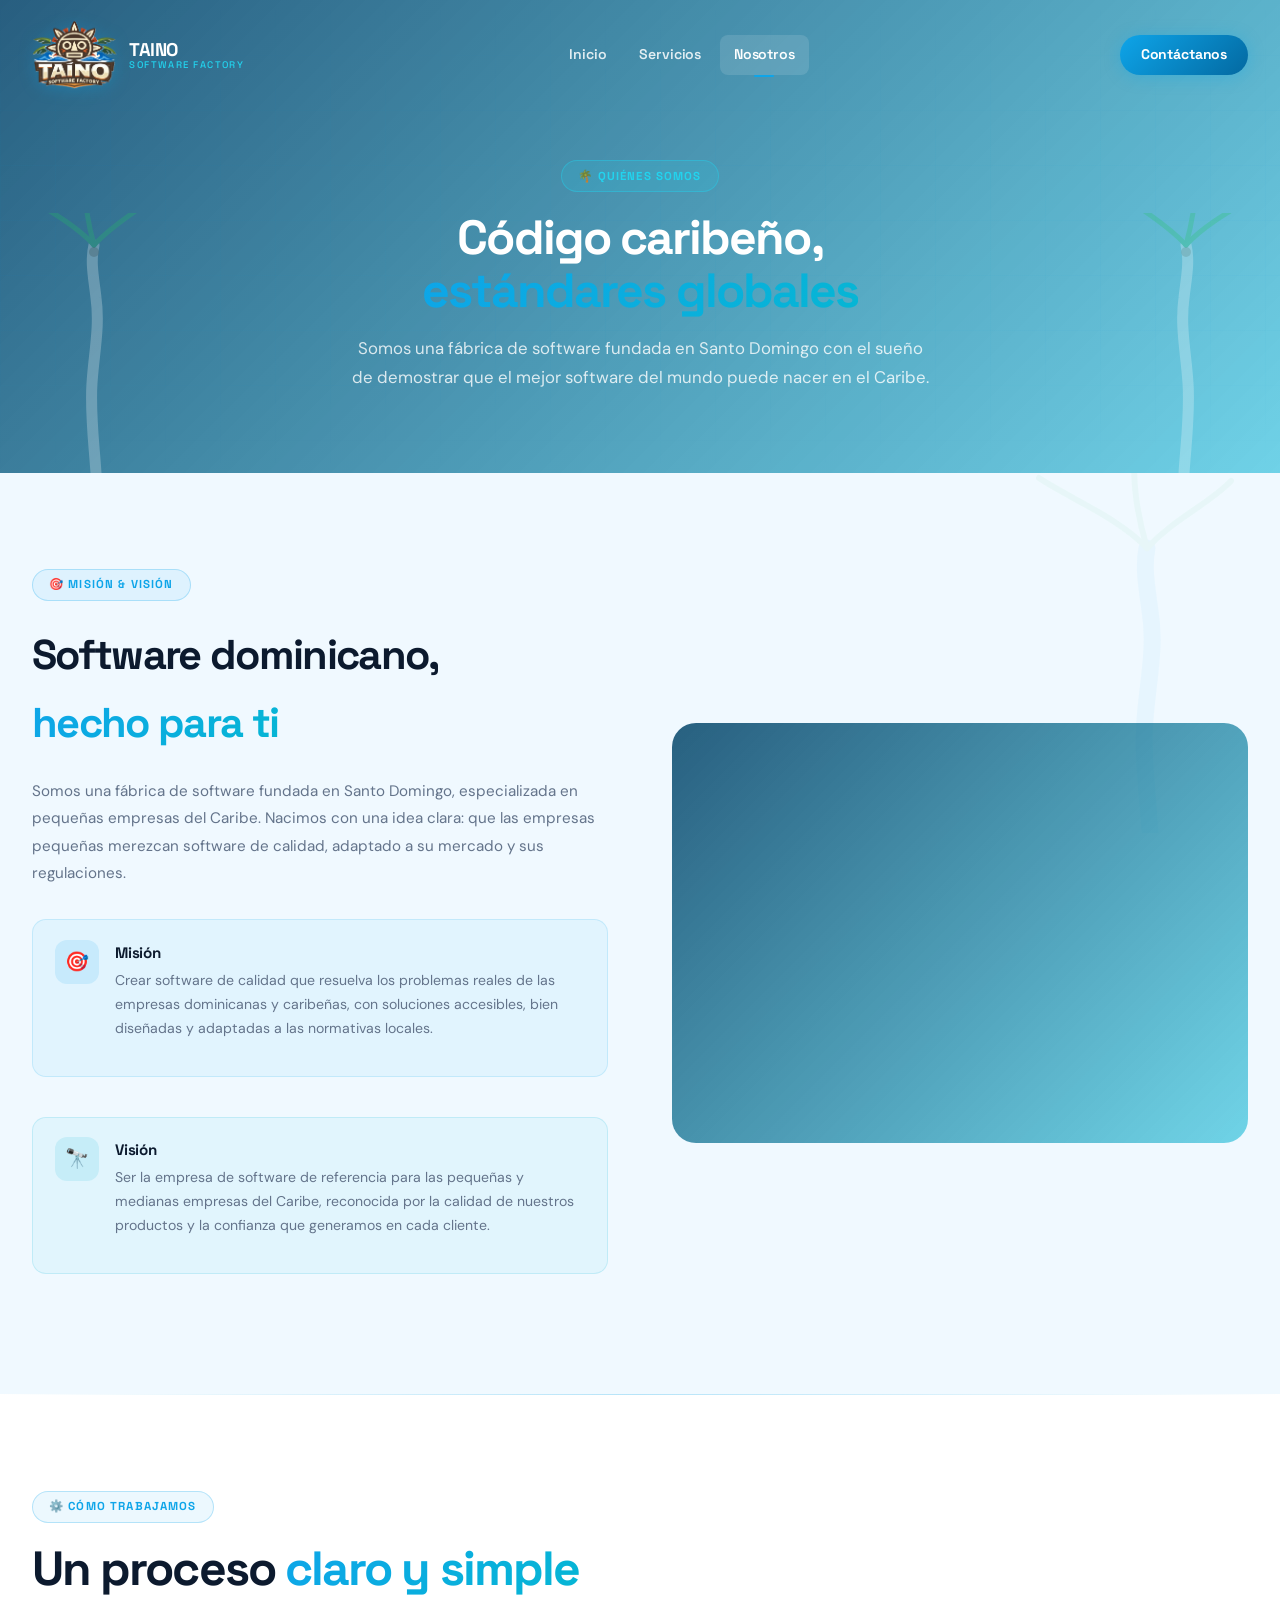
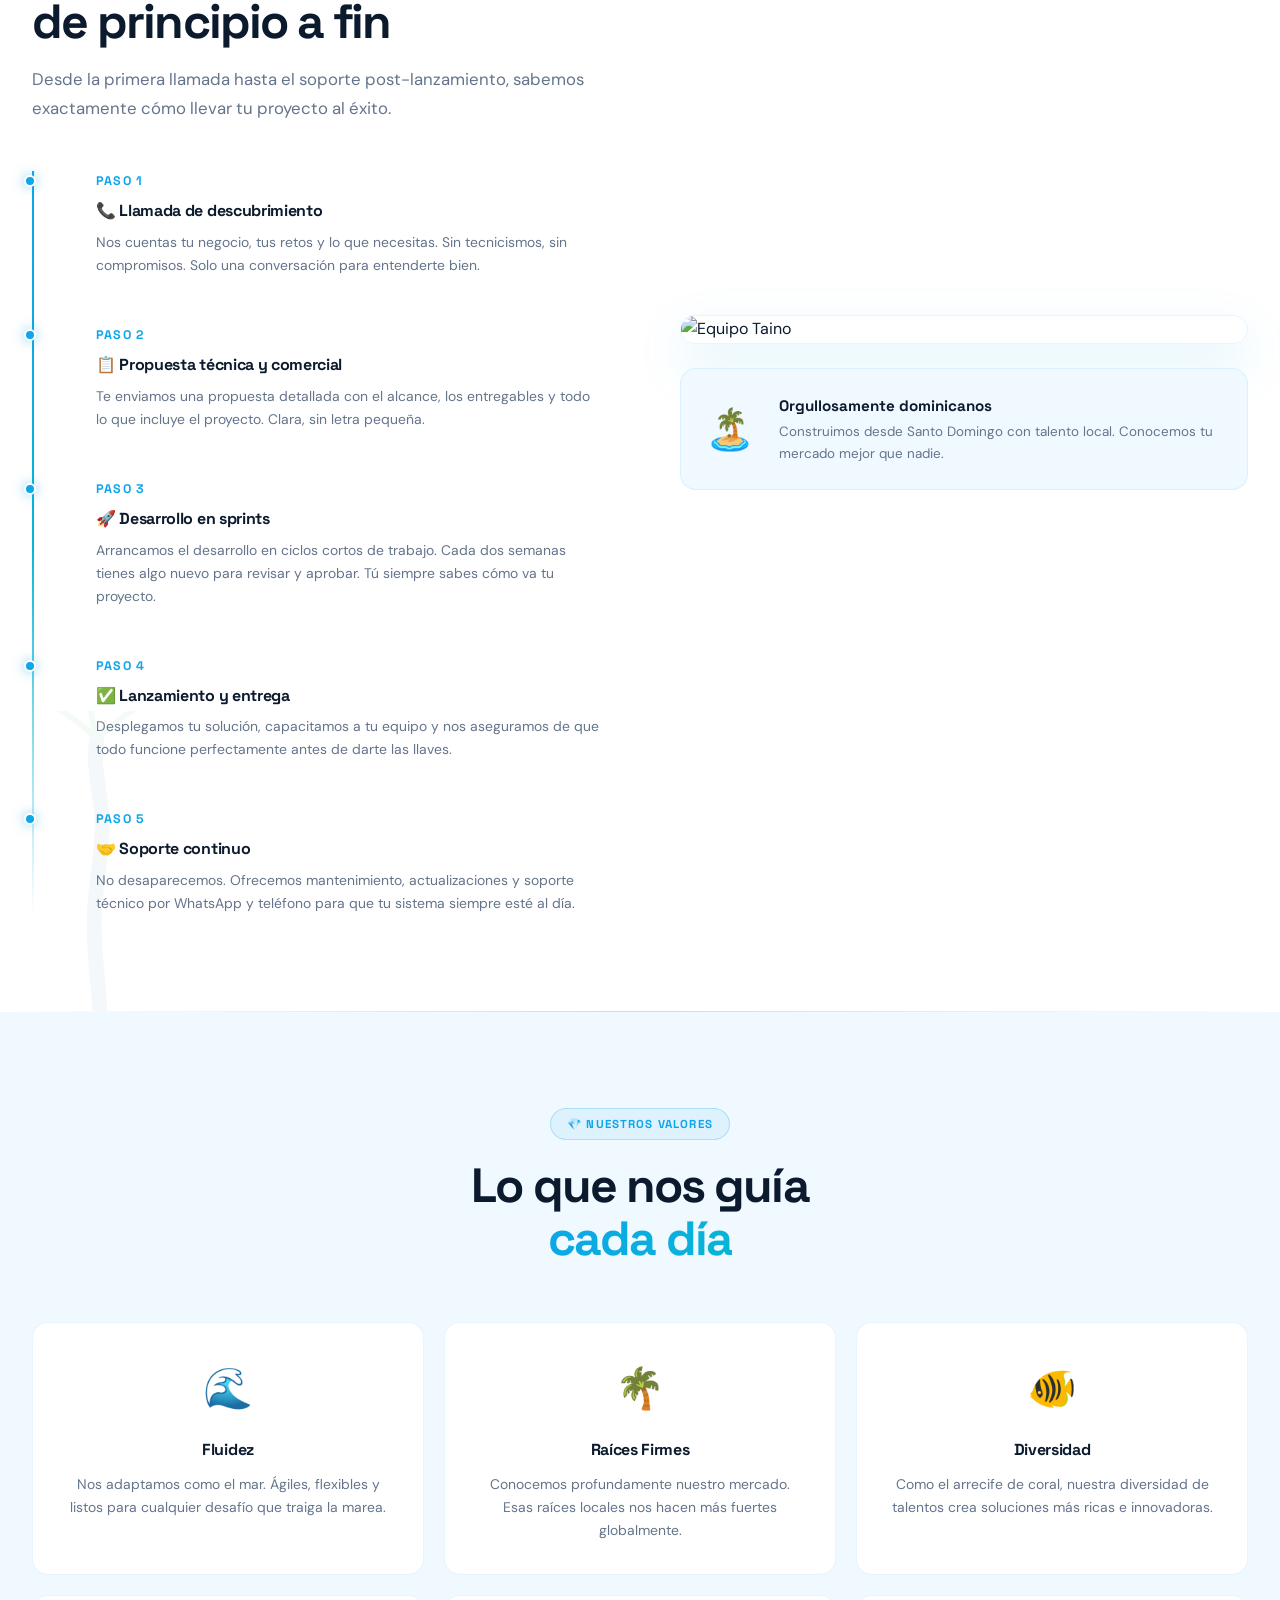
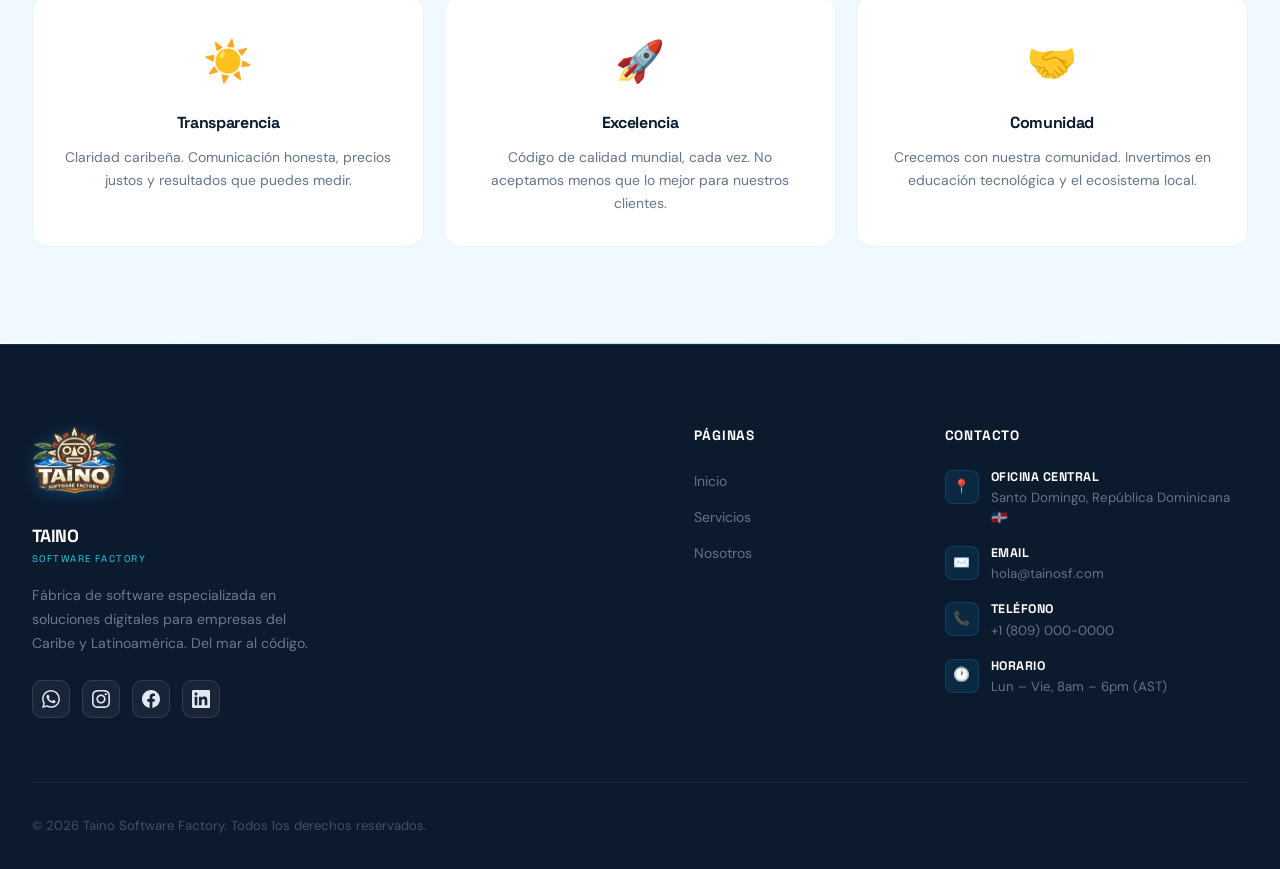
==== about.html @ 632e0ce3 "about edited" ====
<!DOCTYPE html>
<html lang="es">
<head>
  <meta charset="UTF-8"/><meta name="viewport" content="width=device-width, initial-scale=1.0"/>
  <title>Nosotros – Taino Software Factory</title>
  <link rel="icon" href="img/Logo_TainoSF.png">
  <link rel="stylesheet" href="css/styles.css"/>
</head>
<body>
  <nav class="navbar navbar-dark-bg">
    <div class="nav-container">
      <a href="index.html" class="nav-brand">

        <img src="img/Logo_TainoSF.png" alt="Taino Software Factory" class="nav-logo"/>
        <div class="nav-brand-text"><span class="nav-brand-name">TAINO</span><span class="nav-brand-sub">Software Factory</span></div>
      </a>
      <div class="nav-links">
        <a href="index.html">Inicio</a>
        <a href="features.html">Servicios</a>
        <a href="about.html" class="active">Nosotros</a>
      </div>
      <div class="nav-cta">
        <a href="contacto.html" class="btn btn-nav-primary">Contáctanos</a>
      </div>
      <button class="nav-toggle" aria-label="Menú"><span></span><span></span><span></span></button>
    </div>
  </nav>

  <!-- HERO -->
  <div class="page-hero has-bg bg-image" style="background-image: url('https://images.unsplash.com/photo-1509023464722-18d996393ca8?auto=format&fit=crop&q=80&w=1920');">
    <div class="bg-overlay-ocean"></div>
    <div class="page-hero-grid" style="z-index:1;"></div>
    <!-- Twin palms on both sides -->
    <svg style="position:absolute;left:2%;bottom:0;opacity:0.25;pointer-events:none;z-index:2;" width="140" height="260" viewBox="0 0 140 260">
      <path d="M70 260 C68 230 64 200 66 170 C68 140 74 113 70 85 C68 66 64 50 68 32" stroke="#fff" stroke-width="11" stroke-linecap="round" fill="none"/>
      <path d="M68 32 C44 6 4 -12 -18 -28" stroke="#22c55e" stroke-width="5" fill="none" stroke-linecap="round"/>
      <path d="M68 32 C58 -4 56 -38 61 -56" stroke="#22c55e" stroke-width="5" fill="none" stroke-linecap="round"/>
      <path d="M68 32 C92 6 120 -6 138 -24" stroke="#22c55e" stroke-width="5" fill="none" stroke-linecap="round"/>
      <circle cx="68" cy="39" r="5" fill="rgba(139,90,43,0.5)"/>
    </svg>
    <svg style="position:absolute;right:2%;bottom:0;opacity:0.25;pointer-events:none;z-index:2;transform:scaleX(-1);" width="140" height="260" viewBox="0 0 140 260">
      <path d="M70 260 C68 230 64 200 66 170 C68 140 74 113 70 85 C68 66 64 50 68 32" stroke="#fff" stroke-width="11" stroke-linecap="round" fill="none"/>
      <path d="M68 32 C44 6 4 -12 -18 -28" stroke="#22c55e" stroke-width="5" fill="none" stroke-linecap="round"/>
      <path d="M68 32 C58 -4 56 -38 61 -56" stroke="#22c55e" stroke-width="5" fill="none" stroke-linecap="round"/>
      <path d="M68 32 C92 6 120 -6 138 -24" stroke="#22c55e" stroke-width="5" fill="none" stroke-linecap="round"/>
      <circle cx="68" cy="39" r="5" fill="rgba(139,90,43,0.5)"/>
    </svg>
    <div class="container content-over-img text-center" style="position:relative;z-index:3;">
      <div class="section-tag reveal">🌴 Quiénes somos</div>
      <h1 class="section-title reveal delay-1" style="color:#fff;">Código caribeño,<br/><span class="highlight">estándares globales</span></h1>
      <p class="section-subtitle reveal delay-2" style="margin:0 auto; color:rgba(255,255,255,0.8);">Somos una fábrica de software fundada en Santo Domingo con el sueño de demostrar que el mejor software del mundo puede nacer en el Caribe.</p>
    </div>
  </div>

  <!-- MISSION / VISION -->
  <section class="section" style="background:var(--bg-sky); position:relative; overflow:hidden;">
    <svg style="position:absolute;right:0;top:0;opacity:0.04;pointer-events:none;" width="260" height="360" viewBox="0 0 260 360">
      <path d="M130 360 C128 322 122 284 125 246 C128 208 136 173 130 138 C127 114 123 95 127 75" stroke="#0ea5e9" stroke-width="17" stroke-linecap="round" fill="none"/>
      <path d="M127 75 C99 45 49 25 19 5" stroke="#22c55e" stroke-width="6" fill="none" stroke-linecap="round"/>
      <path d="M127 75 C115 35 111 -5 117 -27" stroke="#22c55e" stroke-width="6" fill="none" stroke-linecap="round"/>
      <path d="M127 75 C155 45 189 31 211 8" stroke="#22c55e" stroke-width="6" fill="none" stroke-linecap="round"/>
    </svg>
    <div class="container" style="position:relative;z-index:1;">
      <div class="mission-grid">
        <div class="mission-text">
          <div class="section-tag reveal">🎯 Misión & Visión</div>
          <h2 class="reveal delay-1">Software dominicano,<br/><span style="background:linear-gradient(135deg,var(--sky),var(--turquoise));-webkit-background-clip:text;-webkit-text-fill-color:transparent;background-clip:text;">hecho para ti</span></h2>
          <p class="reveal delay-2">Somos una fábrica de software fundada en Santo Domingo, especializada en pequeñas empresas del Caribe. Nacimos con una idea clara: que las empresas pequeñas merezcan software de calidad, adaptado a su mercado y sus regulaciones.</p>
          <div style="margin-top:2rem; display:flex; flex-direction:column; gap:1rem;">
            <div class="mv-item reveal delay-3" style="background:rgba(14,165,233,0.06); border:1px solid rgba(14,165,233,0.15); border-radius:14px; padding:1.2rem 1.4rem;">
              <div class="mv-icon" style="background:rgba(14,165,233,0.12); color:var(--sky);">🎯</div>
              <div>
                <h4 style="color:var(--text-dark); margin-bottom:0.25rem;">Misión</h4>
                <p style="color:var(--text-muted); font-size:0.88rem; line-height:1.7;">Crear software de calidad que resuelva los problemas reales de las empresas dominicanas y caribeñas, con soluciones accesibles, bien diseñadas y adaptadas a las normativas locales.</p>
              </div>
            </div>
            <div class="mv-item reveal delay-4" style="background:rgba(6,182,212,0.06); border:1px solid rgba(6,182,212,0.15); border-radius:14px; padding:1.2rem 1.4rem;">
              <div class="mv-icon" style="background:rgba(6,182,212,0.12); color:var(--turquoise);">🔭</div>
              <div>
                <h4 style="color:var(--text-dark); margin-bottom:0.25rem;">Visión</h4>
                <p style="color:var(--text-muted); font-size:0.88rem; line-height:1.7;">Ser la empresa de software de referencia para las pequeñas y medianas empresas del Caribe, reconocida por la calidad de nuestros productos y la confianza que generamos en cada cliente.</p>
              </div>
            </div>
          </div>
        </div>
        <div class="mission-visual has-bg bg-image reveal-right" style="background-image: url('https://images.unsplash.com/photo-1522071820081-009f0129c71c?auto=format&fit=crop&q=80&w=800');">
          <div class="bg-overlay-ocean"></div>
        </div>
      </div>
    </div>
  </section>

  <div class="gradient-line"></div>

  

  <!-- CÓMO TRABAJAMOS -->
  <section class="section" style="position:relative; overflow:hidden;">
    <svg style="position:absolute;left:0;bottom:0;opacity:0.04;pointer-events:none;" width="200" height="300" viewBox="0 0 200 300">
      <path d="M100 300 C98 265 92 228 95 192 C98 155 106 122 100 88 C97 64 93 46 97 28" stroke="#0369a1" stroke-width="15" stroke-linecap="round" fill="none"/>
      <path d="M97 28 C73 2 31 -16 5 -34" stroke="#16a34a" stroke-width="6" fill="none" stroke-linecap="round"/>
      <path d="M97 28 C87 -10 84 -48 89 -68" stroke="#16a34a" stroke-width="6" fill="none" stroke-linecap="round"/>
      <path d="M97 28 C123 2 153 -12 173 -32" stroke="#16a34a" stroke-width="6" fill="none" stroke-linecap="round"/>
    </svg>
    <div class="container" style="position:relative;z-index:1;">
      <div class="grid-2 align-center" style="gap:5rem;">
        <div>
          <div class="section-tag reveal">⚙️ Cómo trabajamos</div>
          <h2 class="section-title reveal delay-1">Un proceso <span class="highlight">claro y simple</span><br/>de principio a fin</h2>
          <p class="section-subtitle reveal delay-2" style="margin-bottom:3rem;">Desde la primera llamada hasta el soporte post-lanzamiento, sabemos exactamente cómo llevar tu proyecto al éxito.</p>
          <div class="timeline reveal delay-3">
            <div class="timeline-item">
              <div class="timeline-year">Paso 1</div>
              <h4>📞 Llamada de descubrimiento</h4>
              <p>Nos cuentas tu negocio, tus retos y lo que necesitas. Sin tecnicismos, sin compromisos. Solo una conversación para entenderte bien.</p>
            </div>
            <div class="timeline-item">
              <div class="timeline-year">Paso 2</div>
              <h4>📋 Propuesta técnica y comercial</h4>
              <p>Te enviamos una propuesta detallada con el alcance, los entregables y todo lo que incluye el proyecto. Clara, sin letra pequeña.</p>
            </div>
            <div class="timeline-item">
              <div class="timeline-year">Paso 3</div>
              <h4>🚀 Desarrollo en sprints</h4>
              <p>Arrancamos el desarrollo en ciclos cortos de trabajo. Cada dos semanas tienes algo nuevo para revisar y aprobar. Tú siempre sabes cómo va tu proyecto.</p>
            </div>
            <div class="timeline-item">
              <div class="timeline-year">Paso 4</div>
              <h4>✅ Lanzamiento y entrega</h4>
              <p>Desplegamos tu solución, capacitamos a tu equipo y nos aseguramos de que todo funcione perfectamente antes de darte las llaves.</p>
            </div>
            <div class="timeline-item" style="padding-bottom:0;">
              <div class="timeline-year">Paso 5</div>
              <h4>🤝 Soporte continuo</h4>
              <p>No desaparecemos. Ofrecemos mantenimiento, actualizaciones y soporte técnico por WhatsApp y teléfono para que tu sistema siempre esté al día.</p>
            </div>
          </div>
        </div>
        <div class="reveal-right">
          <img src="https://images.unsplash.com/photo-1571171637578-41bc2dd41cd2?auto=format&fit=crop&q=80&w=700" alt="Equipo Taino" style="border-radius:var(--radius-lg); box-shadow:0 20px 50px rgba(14,165,233,0.15); border:1px solid var(--border-soft); width:100%;"/>
          <div style="margin-top:1.5rem; padding:1.5rem; background:var(--bg-sky); border-radius:var(--radius-md); border:1px solid var(--border-soft); display:flex; align-items:center; gap:1.5rem;">
            <div style="font-size:2.5rem;">🏝️</div>
            <div>
              <p style="font-family:var(--font-head); font-weight:700; font-size:0.95rem; color:var(--text-dark); margin-bottom:0.2rem;">Orgullosamente dominicanos</p>
              <p style="font-size:0.84rem; color:var(--text-muted);">Construimos desde Santo Domingo con talento local. Conocemos tu mercado mejor que nadie.</p>
            </div>
          </div>
        </div>
      </div>
    </div>
  </section>

  <div class="gradient-line"></div>

  <!-- VALUES -->
  <section class="section" style="background:var(--bg-sky); position:relative; overflow:hidden;">
    <div class="container">
      <div class="text-center" style="margin-bottom:3.5rem;">
        <div class="section-tag reveal">💎 Nuestros valores</div>
        <h2 class="section-title reveal delay-1">Lo que nos guía<br/><span class="highlight">cada día</span></h2>
      </div>
      <div class="values-grid">
        <div class="value-card reveal"><div class="value-icon">🌊</div><h3>Fluidez</h3><p>Nos adaptamos como el mar. Ágiles, flexibles y listos para cualquier desafío que traiga la marea.</p></div>
        <div class="value-card reveal delay-1"><div class="value-icon">🌴</div><h3>Raíces Firmes</h3><p>Conocemos profundamente nuestro mercado. Esas raíces locales nos hacen más fuertes globalmente.</p></div>
        <div class="value-card reveal delay-2"><div class="value-icon">🐠</div><h3>Diversidad</h3><p>Como el arrecife de coral, nuestra diversidad de talentos crea soluciones más ricas e innovadoras.</p></div>
        <div class="value-card reveal delay-3"><div class="value-icon">☀️</div><h3>Transparencia</h3><p>Claridad caribeña. Comunicación honesta, precios justos y resultados que puedes medir.</p></div>
        <div class="value-card reveal delay-4"><div class="value-icon">🚀</div><h3>Excelencia</h3><p>Código de calidad mundial, cada vez. No aceptamos menos que lo mejor para nuestros clientes.</p></div>
        <div class="value-card reveal delay-5"><div class="value-icon">🤝</div><h3>Comunidad</h3><p>Crecemos con nuestra comunidad. Invertimos en educación tecnológica y el ecosistema local.</p></div>
      </div>
    </div>
  </section>


  <div class="gradient-line"></div>

  <!-- FOOTER -->
  <footer>
    <div class="container">
      <div class="footer-grid">
        <div class="footer-brand">
          <img src="img/Logo_TainoSF.png" alt="Taino Software Factory" class="nav-logo"/><br>
          <div class="footer-brand-name">TAINO</div>
          <div class="footer-brand-sub">Software Factory</div>
          <p>Fábrica de software especializada en soluciones digitales para empresas del Caribe y Latinoamérica. Del mar al código.</p>
          <div class="footer-socials">
            <a href="https://wa.me/18090000000" target="_blank" class="footer-social-btn wa" aria-label="WhatsApp">
              <svg viewBox="0 0 24 24" xmlns="http://www.w3.org/2000/svg"><path d="M17.472 14.382c-.297-.149-1.758-.867-2.03-.967-.273-.099-.471-.148-.67.15-.197.297-.767.966-.94 1.164-.173.199-.347.223-.644.075-.297-.15-1.255-.463-2.39-1.475-.883-.788-1.48-1.761-1.653-2.059-.173-.297-.018-.458.13-.606.134-.133.298-.347.446-.52.149-.174.198-.298.298-.497.099-.198.05-.371-.025-.52-.075-.149-.669-1.612-.916-2.207-.242-.579-.487-.5-.669-.51-.173-.008-.371-.01-.57-.01-.198 0-.52.074-.792.372-.272.297-1.04 1.016-1.04 2.479 0 1.462 1.065 2.875 1.213 3.074.149.198 2.096 3.2 5.077 4.487.709.306 1.262.489 1.694.625.712.227 1.36.195 1.871.118.571-.085 1.758-.719 2.006-1.413.248-.694.248-1.289.173-1.413-.074-.124-.272-.198-.57-.347m-5.421 7.403h-.004a9.87 9.87 0 01-5.031-1.378l-.361-.214-3.741.982.998-3.648-.235-.374a9.86 9.86 0 01-1.51-5.26c.001-5.45 4.436-9.884 9.888-9.884 2.64 0 5.122 1.03 6.988 2.898a9.825 9.825 0 012.893 6.994c-.003 5.45-4.437 9.884-9.885 9.884m8.413-18.297A11.815 11.815 0 0012.05 0C5.495 0 .16 5.335.157 11.892c0 2.096.547 4.142 1.588 5.945L.057 24l6.305-1.654a11.882 11.882 0 005.683 1.448h.005c6.554 0 11.89-5.335 11.893-11.893a11.821 11.821 0 00-3.48-8.413z"/></svg>
            </a>
            <a href="https://instagram.com/tainosf" target="_blank" class="footer-social-btn ig" aria-label="Instagram">
              <svg viewBox="0 0 24 24" xmlns="http://www.w3.org/2000/svg"><path d="M12 2.163c3.204 0 3.584.012 4.85.07 3.252.148 4.771 1.691 4.919 4.919.058 1.265.069 1.645.069 4.849 0 3.205-.012 3.584-.069 4.849-.149 3.225-1.664 4.771-4.919 4.919-1.266.058-1.644.07-4.85.07-3.204 0-3.584-.012-4.849-.07-3.26-.149-4.771-1.699-4.919-4.92-.058-1.265-.07-1.644-.07-4.849 0-3.204.013-3.583.07-4.849.149-3.227 1.664-4.771 4.919-4.919 1.266-.057 1.645-.069 4.849-.069zm0-2.163c-3.259 0-3.667.014-4.947.072-4.358.2-6.78 2.618-6.98 6.98-.059 1.281-.073 1.689-.073 4.948 0 3.259.014 3.668.072 4.948.2 4.358 2.618 6.78 6.98 6.98 1.281.058 1.689.072 4.948.072 3.259 0 3.668-.014 4.948-.072 4.354-.2 6.782-2.618 6.979-6.98.059-1.28.073-1.689.073-4.948 0-3.259-.014-3.667-.072-4.947-.196-4.354-2.617-6.78-6.979-6.98-1.281-.059-1.69-.073-4.949-.073zm0 5.838c-3.403 0-6.162 2.759-6.162 6.162s2.759 6.163 6.162 6.163 6.162-2.759 6.162-6.163c0-3.403-2.759-6.162-6.162-6.162zm0 10.162c-2.209 0-4-1.79-4-4 0-2.209 1.791-4 4-4s4 1.791 4 4c0 2.21-1.791 4-4 4zm6.406-11.845c-.796 0-1.441.645-1.441 1.44s.645 1.44 1.441 1.44c.795 0 1.439-.645 1.439-1.44s-.644-1.44-1.439-1.44z"/></svg>
            </a>
            <a href="https://facebook.com/tainosf" target="_blank" class="footer-social-btn fb" aria-label="Facebook">
              <svg viewBox="0 0 24 24" xmlns="http://www.w3.org/2000/svg"><path d="M24 12.073c0-6.627-5.373-12-12-12s-12 5.373-12 12c0 5.99 4.388 10.954 10.125 11.854v-8.385H7.078v-3.47h3.047V9.43c0-3.007 1.792-4.669 4.533-4.669 1.312 0 2.686.235 2.686.235v2.953H15.83c-1.491 0-1.956.925-1.956 1.874v2.25h3.328l-.532 3.47h-2.796v8.385C19.612 23.027 24 18.062 24 12.073z"/></svg>
            </a>
            <a href="https://linkedin.com/company/tainosf" target="_blank" class="footer-social-btn li" aria-label="LinkedIn">
              <svg viewBox="0 0 24 24" xmlns="http://www.w3.org/2000/svg"><path d="M20.447 20.452h-3.554v-5.569c0-1.328-.027-3.037-1.852-3.037-1.853 0-2.136 1.445-2.136 2.939v5.667H9.351V9h3.414v1.561h.046c.477-.9 1.637-1.85 3.37-1.85 3.601 0 4.267 2.37 4.267 5.455v6.286zM5.337 7.433c-1.144 0-2.063-.926-2.063-2.065 0-1.138.92-2.063 2.063-2.063 1.14 0 2.064.925 2.064 2.063 0 1.139-.925 2.065-2.064 2.065zm1.782 13.019H3.555V9h3.564v11.452zM22.225 0H1.771C.792 0 0 .774 0 1.729v20.542C0 23.227.792 24 1.771 24h20.451C23.2 24 24 23.227 24 22.271V1.729C24 .774 23.2 0 22.222 0h.003z"/></svg>
            </a>
          </div>
        </div>
        <div class="footer-col"></div>
        <div class="footer-col">
          <h4>Páginas</h4>
          <ul>
            <li><a href="index.html">Inicio</a></li>
            <li><a href="features.html">Servicios</a></li>
            <li><a href="about.html">Nosotros</a></li>
          </ul>
        </div>
        <div class="footer-col">
          <h4>Contacto</h4>
          <div class="footer-contact-item">
            <div class="footer-contact-icon">📍</div>
            <p><strong>Oficina Central</strong>Santo Domingo, República Dominicana 🇩🇴</p>
          </div>
          <div class="footer-contact-item">
            <div class="footer-contact-icon">✉️</div>
            <p><strong>Email</strong>hola@tainosf.com</p>
          </div>
          <div class="footer-contact-item">
            <div class="footer-contact-icon">📞</div>
            <p><strong>Teléfono</strong>+1 (809) 000-0000</p>
          </div>
          <div class="footer-contact-item">
            <div class="footer-contact-icon">🕐</div>
            <p><strong>Horario</strong>Lun – Vie, 8am – 6pm (AST)</p>
          </div>
        </div>
      </div>
      <div class="footer-bottom">
        <p>© 2026 Taino Software Factory. Todos los derechos reservados.</p>
      </div>
    </div>
  </footer>
  <script src="js/main.js"></script>
</body>
</html>
---- css/styles.css ----
/* =============================================
   TAINO SOFTWARE FACTORY – Caribbean Vibes
   Space Grotesk + Blues + Palms + Colmados 🌴
   ============================================= */

@import url('https://fonts.googleapis.com/css2?family=Space+Grotesk:wght@300;400;500;600;700;800;900&family=DM+Sans:ital,wght@0,300;0,400;0,500;0,600;0,700;1,400&display=swap');

:root {
  /* Caribbean Blue Palette */
  --sky:         #0ea5e9;
  --sky-light:   #38bdf8;
  --sky-pale:    #e0f2fe;
  --ocean:       #0369a1;
  --ocean-deep:  #0c4a6e;
  --turquoise:   #06b6d4;
  --teal:        #0891b2;
  --aqua:        #22d3ee;

  /* Island Accents */
  --sun:         #fbbf24;
  --sun-warm:    #f59e0b;
  --palm:        #16a34a;
  --palm-light:  #22c55e;
  --coral:       #f97316;
  --sand:        #fef3c7;
  --sand-light:  #fffbeb;

  /* Surfaces */
  --bg-white:    #ffffff;
  --bg-sky:      #f0f9ff;
  --bg-deep:     #0c1a2e;
  --bg-navy:     #0f2744;
  --bg-card:     #ffffff;
  --bg-card-dark:#112240;

  /* Text */
  --text-dark:   #0c1a2e;
  --text-mid:    #1e40af;
  --text-body:   #334155;
  --text-muted:  #64748b;
  --text-light:  #94a3b8;

  /* Borders */
  --border:      rgba(14,165,233,0.2);
  --border-soft: rgba(14,165,233,0.1);

  /* Effects */
  --glow-sky:    0 0 40px rgba(14,165,233,0.35);
  --glow-ocean:  0 0 40px rgba(3,105,161,0.3);
  --glow-sun:    0 0 30px rgba(251,191,36,0.4);

  --radius-sm:  8px;
  --radius-md:  16px;
  --radius-lg:  24px;
  --radius-xl:  40px;
  --transition: 0.3s cubic-bezier(0.4, 0, 0.2, 1);

  --font-head:  'Space Grotesk', sans-serif;
  --font-body:  'DM Sans', sans-serif;
}

/* ---- Reset ---- */
*, *::before, *::after { box-sizing: border-box; margin: 0; padding: 0; }
html { scroll-behavior: smooth; }
body {
  font-family: var(--font-body);
  background-color: var(--bg-white);
  color: var(--text-dark);
  line-height: 1.65;
  overflow-x: hidden;
}
img { max-width: 100%; display: block; }
a { text-decoration: none; color: inherit; }
ul { list-style: none; }

/* ---- Scrollbar ---- */
::-webkit-scrollbar { width: 6px; }
::-webkit-scrollbar-track { background: var(--bg-sky); }
::-webkit-scrollbar-thumb { background: var(--sky); border-radius: 3px; }
::-webkit-scrollbar-thumb:hover { background: var(--ocean); }

/* =============================================
   CARIBBEAN WAVE DECORATIONS (pure CSS/SVG)
   ============================================= */
.wave-top {
  position: absolute; top: 0; left: 0; right: 0;
  height: 6px;
  background: linear-gradient(90deg, var(--turquoise), var(--sky), var(--aqua), var(--sky), var(--turquoise));
  background-size: 200% 100%;
  animation: waveShimmer 3s ease infinite;
}
@keyframes waveShimmer { 0%,100% { background-position: 0% 50%; } 50% { background-position: 100% 50%; } }

.palm-decoration {
  position: absolute;
  pointer-events: none;
  z-index: 0;
  opacity: 0.07;
}

/* =============================================
   NAVBAR
   ============================================= */
.navbar {
  position: fixed; top: 0; left: 0; right: 0;
  z-index: 1000; padding: 1.25rem 0;
  transition: var(--transition);
}
.navbar.scrolled {
  padding: 0.65rem 0;
  background: rgba(255,255,255,0.95);
  backdrop-filter: blur(20px);
  -webkit-backdrop-filter: blur(20px);
  border-bottom: 1px solid var(--border-soft);
  box-shadow: 0 2px 24px rgba(14,165,233,0.1);
}
.nav-container {
  max-width: 1280px; margin: 0 auto; padding: 0 2rem;
  display: flex; align-items: center; justify-content: space-between;
}
.nav-brand { display: flex; align-items: center; gap: 0.75rem; }
.nav-logo { height: 70px; width: auto; transition: var(--transition); filter: drop-shadow(0 2px 8px rgba(14,165,233,0.3)); }
.nav-logo:hover { transform: scale(1.04); }
.nav-brand-text { display: flex; flex-direction: column; line-height: 1.1; }
.nav-brand-name {
  font-family: var(--font-head); font-weight: 800; font-size: 1.15rem;
  letter-spacing: -0.03em; color: var(--ocean-deep);
}
.nav-brand-sub {
  font-family: var(--font-head); font-weight: 500; font-size: 0.6rem;
  letter-spacing: 0.15em; text-transform: uppercase; color: var(--sky);
}

/* Dark-bg modifier */
.navbar.navbar-dark-bg:not(.scrolled) .nav-brand-name { color: #fff; }
.navbar.navbar-dark-bg:not(.scrolled) .nav-brand-sub { color: var(--aqua); }
.navbar.navbar-dark-bg:not(.scrolled) .nav-links a { color: rgba(255,255,255,0.85); }
.navbar.navbar-dark-bg:not(.scrolled) .nav-links a:hover,
.navbar.navbar-dark-bg:not(.scrolled) .nav-links a.active { color: #fff; background: rgba(255,255,255,0.12); }
.navbar.navbar-dark-bg:not(.scrolled) .nav-toggle span { background: #fff; }

.nav-links { display: flex; align-items: center; gap: 0.25rem; }
.nav-links a {
  font-family: var(--font-head); font-size: 0.88rem; font-weight: 600;
  color: var(--text-body); padding: 0.5rem 0.9rem;
  border-radius: var(--radius-sm); transition: var(--transition);
  letter-spacing: -0.01em; position: relative;
}
.nav-links a:hover, .nav-links a.active { color: var(--sky); background: rgba(14,165,233,0.08); }
.nav-links a.active::after {
  content: ''; position: absolute; bottom: -2px; left: 50%;
  transform: translateX(-50%); width: 20px; height: 2px;
  background: var(--sky); border-radius: 2px;
}

.nav-cta { display: flex; align-items: center; gap: 0.75rem; }
.btn-nav-demo {
  font-family: var(--font-head) !important; font-size: 0.875rem !important;
  font-weight: 600 !important; color: var(--sky) !important;
  border: 1.5px solid rgba(14,165,233,0.4) !important; background: transparent !important;
  padding: 0.5rem 1.2rem !important; border-radius: 50px !important;
  transition: var(--transition) !important; letter-spacing: -0.01em !important;
}
.btn-nav-demo:hover { background: rgba(14,165,233,0.08) !important; border-color: var(--sky) !important; }
.navbar.navbar-dark-bg:not(.scrolled) .btn-nav-demo { color: var(--aqua) !important; border-color: rgba(34,211,238,0.5) !important; }
.btn-nav-primary {
  font-family: var(--font-head) !important; font-size: 0.875rem !important;
  font-weight: 700 !important; color: #fff !important;
  background: linear-gradient(135deg, var(--sky), var(--ocean)) !important;
  padding: 0.5rem 1.3rem !important; border-radius: 50px !important;
  transition: var(--transition) !important; box-shadow: 0 2px 16px rgba(14,165,233,0.35) !important;
  letter-spacing: -0.01em !important;
}
.btn-nav-primary:hover { transform: translateY(-1px); box-shadow: 0 4px 28px rgba(14,165,233,0.5) !important; }

.nav-toggle { display: none; flex-direction: column; gap: 5px; cursor: pointer; padding: 6px; background: none; border: none; }
.nav-toggle span { display: block; width: 24px; height: 2px; background: var(--text-dark); border-radius: 2px; transition: var(--transition); }
.nav-toggle.open span:nth-child(1) { transform: translateY(7px) rotate(45deg); }
.nav-toggle.open span:nth-child(2) { opacity: 0; }
.nav-toggle.open span:nth-child(3) { transform: translateY(-7px) rotate(-45deg); }

/* =============================================
   SHARED SECTION STYLES
   ============================================= */
.section { padding: 6rem 0; }
.container { max-width: 1280px; margin: 0 auto; padding: 0 2rem; }

.section-tag {
  display: inline-flex; align-items: center; gap: 0.5rem;
  font-family: var(--font-head); font-size: 0.72rem; font-weight: 700;
  letter-spacing: 0.1em; text-transform: uppercase;
  color: var(--sky); background: rgba(14,165,233,0.08);
  border: 1px solid rgba(14,165,233,0.25); border-radius: 50px;
  padding: 0.35rem 1rem; margin-bottom: 1.25rem;
}
.section-title {
  font-family: var(--font-head); font-size: clamp(2rem, 4vw, 3rem);
  font-weight: 800; line-height: 1.1; letter-spacing: -0.04em;
  color: var(--text-dark); margin-bottom: 1rem;
}
.section-title .highlight {
  background: linear-gradient(135deg, var(--sky), var(--turquoise));
  -webkit-background-clip: text; -webkit-text-fill-color: transparent; background-clip: text;
}
.section-title .highlight-sun {
  background: linear-gradient(135deg, var(--sun), var(--coral));
  -webkit-background-clip: text; -webkit-text-fill-color: transparent; background-clip: text;
}
.section-subtitle { font-size: 1.05rem; color: var(--text-muted); max-width: 580px; line-height: 1.75; }
.text-center { text-align: center; }
.text-center .section-subtitle { margin: 0 auto; }

/* on dark bg */
.on-dark .section-tag { background: rgba(34,211,238,0.12); border-color: rgba(34,211,238,0.3); color: var(--aqua); }
.on-dark .section-title { color: #fff; }
.on-dark .section-title .highlight { background: linear-gradient(135deg, var(--aqua), var(--sky-light)); -webkit-background-clip: text; -webkit-text-fill-color: transparent; background-clip: text; }
.on-dark .section-subtitle { color: rgba(255,255,255,0.6); }

/* =============================================
   BUTTONS
   ============================================= */
.btn {
  display: inline-flex; align-items: center; gap: 0.5rem;
  font-family: var(--font-head); font-weight: 700; font-size: 0.95rem;
  padding: 0.85rem 2rem; border-radius: 50px;
  transition: var(--transition); cursor: pointer;
  border: none; outline: none; white-space: nowrap; letter-spacing: -0.01em;
}
.btn-primary { background: linear-gradient(135deg, var(--sky), var(--ocean)); color: #fff; box-shadow: 0 4px 20px rgba(14,165,233,0.35); }
.btn-primary:hover { transform: translateY(-2px); box-shadow: 0 8px 32px rgba(14,165,233,0.5); }
.btn-outline { background: transparent; color: var(--sky); border: 2px solid rgba(14,165,233,0.4); }
.btn-outline:hover { background: rgba(14,165,233,0.08); border-color: var(--sky); transform: translateY(-2px); }
.btn-sun { background: linear-gradient(135deg, var(--sun), var(--coral)); color: #fff; box-shadow: 0 4px 20px rgba(251,191,36,0.35); }
.btn-sun:hover { transform: translateY(-2px); box-shadow: 0 8px 32px rgba(251,191,36,0.5); }
.btn-ghost-light { background: rgba(255,255,255,0.15); color: #fff; border: 2px solid rgba(255,255,255,0.35); backdrop-filter: blur(8px); }
.btn-ghost-light:hover { background: rgba(255,255,255,0.25); transform: translateY(-2px); }

/* =============================================
   BG / OVERLAY HELPERS
   ============================================= */
.bg-image { background-size: cover; background-position: center; background-repeat: no-repeat; }
.has-bg { position: relative; overflow: hidden; }
.bg-overlay { position: absolute; inset: 0; background: linear-gradient(to top, rgba(12,26,46,0.9) 0%, rgba(12,26,46,0.4) 100%); pointer-events: none; z-index: 0; }
.bg-overlay-dark { position: absolute; inset: 0; background: linear-gradient(135deg, rgba(12,26,46,0.92) 0%, rgba(3,105,161,0.6) 100%); pointer-events: none; z-index: 0; }
.bg-overlay-ocean { position: absolute; inset: 0; background: linear-gradient(135deg, rgba(12,74,110,0.88), rgba(6,182,212,0.55)); mix-blend-mode: multiply; pointer-events: none; z-index: 0; }
.content-over-img { position: relative; z-index: 1; }

/* =============================================
   PAGE HERO (inner pages)
   ============================================= */
.page-hero { padding: 10rem 0 5rem; position: relative; overflow: hidden; background: var(--bg-sky); }
.page-hero.has-bg { color: #fff; }
.page-hero.has-bg .section-title { color: #fff; }
.page-hero.has-bg .section-subtitle { color: rgba(255,255,255,0.8); }
.page-hero.has-bg .section-tag { background: rgba(34,211,238,0.15); border-color: rgba(34,211,238,0.4); color: var(--aqua); }
.page-hero-grid {
  position: absolute; inset: 0;
  background-image: linear-gradient(rgba(14,165,233,0.07) 1px, transparent 1px), linear-gradient(90deg, rgba(14,165,233,0.07) 1px, transparent 1px);
  background-size: 55px 55px;
  mask-image: linear-gradient(to bottom, transparent, rgba(0,0,0,0.4) 30%, rgba(0,0,0,0.4) 70%, transparent);
}

/* =============================================
   STAT PILLS
   ============================================= */
.stat-pill {
  display: inline-flex; align-items: center; gap: 0.4rem;
  background: rgba(14,165,233,0.1); border: 1px solid rgba(14,165,233,0.25);
  border-radius: 50px; padding: 0.3rem 0.8rem;
  font-family: var(--font-head); font-size: 0.78rem; font-weight: 700;
  color: var(--sky); letter-spacing: -0.01em;
}
.dot { width: 7px; height: 7px; border-radius: 50%; background: var(--palm-light); animation: pulse 2s infinite; }
@keyframes pulse { 0%,100% { opacity:1; transform:scale(1); } 50% { opacity:.6; transform:scale(1.4); } }

/* =============================================
   GRIDS
   ============================================= */
.grid-2 { display: grid; grid-template-columns: repeat(2, 1fr); gap: 1.5rem; }
.grid-3 { display: grid; grid-template-columns: repeat(3, 1fr); gap: 1.5rem; }
.grid-4 { display: grid; grid-template-columns: repeat(4, 1fr); gap: 1.5rem; }
.align-center { align-items: center; }

.gradient-line { height: 1px; background: linear-gradient(90deg, transparent, rgba(14,165,233,0.3), transparent); }

/* =============================================
   INDUSTRY SECTION
   ============================================= */
.relative { position: relative; }
.z-10 { z-index: 10; }
.industry-bg { position: absolute; inset: 0; background: radial-gradient(ellipse 60% 60% at 75% 50%, rgba(14,165,233,0.08) 0%, transparent 60%); pointer-events: none; }
.industry-features { list-style: none; display: flex; flex-direction: column; gap: 0.75rem; }
.industry-features li {
  display: flex; align-items: flex-start; gap: 0.8rem;
  color: rgba(255,255,255,0.8); font-size: 0.92rem; line-height: 1.5;
  background: rgba(255,255,255,0.04); padding: 0.9rem 1.2rem;
  border-radius: 12px; border: 1px solid rgba(255,255,255,0.06);
  transition: var(--transition);
}
.industry-features li:hover { background: rgba(14,165,233,0.12); border-color: rgba(14,165,233,0.3); transform: translateX(5px); }
.industry-features .icon { font-size: 1.3rem; flex-shrink: 0; }
.industry-features strong { color: #fff; display: block; margin-bottom: 0.1rem; font-family: var(--font-head); font-weight: 700; }
.industry-visual { position: relative; height: 100%; min-height: 450px; display: flex; align-items: center; justify-content: center; }
.industry-img-main { position: relative; width: 85%; border-radius: 20px; overflow: hidden; border: 1px solid rgba(14,165,233,0.3); box-shadow: 0 20px 40px rgba(0,0,0,0.5), 0 0 40px rgba(14,165,233,0.15); z-index: 2; }
.industry-img-main img { width: 100%; display: block; filter: brightness(0.85) contrast(1.1); transition: filter 0.5s; }
.industry-img-main:hover img { filter: brightness(1); }
.industry-img-float { position: absolute; width: 45%; border-radius: 16px; overflow: hidden; border: 1px solid rgba(34,211,238,0.4); box-shadow: 0 15px 35px rgba(0,0,0,0.4); z-index: 3; }
.industry-img-float.float-top { top: 2%; right: -5%; }
.industry-img-float img { width: 100%; display: block; }
.industry-data-card { position: absolute; z-index: 4; background: rgba(12,26,46,0.88); backdrop-filter: blur(12px); border: 1px solid rgba(14,165,233,0.4); border-radius: 16px; padding: 1.25rem 1.75rem; display: flex; align-items: center; gap: 1.25rem; box-shadow: 0 10px 30px rgba(0,0,0,0.5); }
.industry-data-card.float-bottom { bottom: 5%; left: -8%; }
.data-pulse { width: 14px; height: 14px; border-radius: 50%; background: var(--palm-light); box-shadow: 0 0 0 0 rgba(34,197,94,0.7); animation: pulse-green 2s infinite; flex-shrink: 0; }
@keyframes pulse-green { 0% { box-shadow: 0 0 0 0 rgba(34,197,94,0.7); } 70% { box-shadow: 0 0 0 10px rgba(34,197,94,0); } 100% { box-shadow: 0 0 0 0 rgba(34,197,94,0); } }
.data-title { font-size: 0.72rem; color: rgba(255,255,255,0.5); text-transform: uppercase; letter-spacing: 0.06em; font-weight: 600; margin-bottom: 0.2rem; font-family: var(--font-head); }
.data-value { font-family: var(--font-head); font-size: 1.8rem; font-weight: 800; color: #fff; line-height: 1; margin-bottom: 0.25rem; letter-spacing: -0.04em; }
.data-trend { font-size: 0.82rem; font-weight: 600; font-family: var(--font-head); }
.data-trend.up { color: var(--palm-light); }

/* =============================================
   TABS (features page)
   ============================================= */
.tabs-nav { display: flex; gap: 0.5rem; flex-wrap: wrap; margin-bottom: 2.5rem; border-bottom: 1px solid var(--border-soft); padding-bottom: 1rem; }
.tab-btn { font-family: var(--font-head); font-size: 0.88rem; font-weight: 600; padding: 0.55rem 1.2rem; border-radius: 50px; border: 1px solid var(--border-soft); background: transparent; color: var(--text-muted); cursor: pointer; transition: var(--transition); letter-spacing: -0.01em; }
.tab-btn:hover { color: var(--text-dark); border-color: var(--border); }
.tab-btn.active { background: linear-gradient(135deg, var(--sky), var(--ocean)); color: #fff; border-color: transparent; box-shadow: 0 0 20px rgba(14,165,233,0.3); }
.tab-panel { display: none; }
.tab-panel.active { display: block; }
.module-panel { display: grid; grid-template-columns: 1fr 1fr; gap: 3rem; align-items: center; }
.module-info h3 { font-family: var(--font-head); font-size: 1.75rem; font-weight: 800; margin-bottom: 1rem; letter-spacing: -0.04em; color: var(--text-dark); }
.module-info p { color: var(--text-muted); line-height: 1.75; margin-bottom: 1.5rem; }
.feature-list { list-style: none; display: flex; flex-direction: column; gap: 0.75rem; }
.feature-list li { display: flex; align-items: flex-start; gap: 0.75rem; font-size: 0.9rem; color: var(--text-body); }
.feature-list li::before { content: '✓'; display: flex; align-items: center; justify-content: center; width: 20px; height: 20px; background: rgba(22,163,74,0.12); color: var(--palm); border-radius: 50%; font-size: 0.65rem; font-weight: 700; flex-shrink: 0; margin-top: 1px; }
.module-visual { border: 1px solid var(--border-soft); border-radius: var(--radius-lg); min-height: 320px; display: flex; align-items: center; justify-content: center; position: relative; overflow: hidden; }
.module-visual-icon { font-size: 5rem; filter: drop-shadow(0 0 30px rgba(14,165,233,0.4)); }

/* =============================================
   FAQ
   ============================================= */
.faq-list { max-width: 760px; margin: 0 auto; }
.faq-item { border: 1px solid var(--border-soft); border-radius: var(--radius-md); overflow: hidden; margin-bottom: 0.75rem; transition: var(--transition); }
.faq-item.open { border-color: var(--border); }
.faq-question { width: 100%; background: var(--bg-card); border: none; padding: 1.25rem 1.5rem; display: flex; align-items: center; justify-content: space-between; font-family: var(--font-head); font-size: 0.93rem; font-weight: 600; color: var(--text-dark); cursor: pointer; transition: var(--transition); text-align: left; letter-spacing: -0.01em; }
.faq-question:hover { background: var(--bg-sky); }
.faq-arrow { transition: transform 0.3s ease; font-size: 1.1rem; color: var(--sky); }
.faq-item.open .faq-arrow { transform: rotate(180deg); }
.faq-answer { background: var(--bg-card); max-height: 0; overflow: hidden; transition: max-height 0.4s ease; }
.faq-item.open .faq-answer { max-height: 300px; }
.faq-answer p { font-size: 0.88rem; color: var(--text-muted); line-height: 1.75; padding: 0 1.5rem 1.25rem; }

/* =============================================
   INDUSTRY CARDS (solutions page)
   ============================================= */
.industry-grid { display: grid; grid-template-columns: repeat(2, 1fr); gap: 1.5rem; }
.industry-card { background: var(--bg-card); border: 1px solid var(--border-soft); border-radius: var(--radius-lg); padding: 2.5rem; display: grid; grid-template-columns: auto 1fr; gap: 2rem; align-items: start; transition: var(--transition); cursor: pointer; position: relative; overflow: hidden; }
.industry-card::before { content: ''; position: absolute; top: 0; left: 0; width: 3px; height: 100%; background: linear-gradient(to bottom, var(--sky), var(--turquoise)); opacity: 0; transition: var(--transition); }
.industry-card:hover::before { opacity: 1; }
.industry-card:hover { border-color: var(--border); transform: translateY(-4px); box-shadow: 0 12px 40px rgba(14,165,233,0.12), var(--glow-sky); }
.industry-icon-box { width: 64px; height: 64px; border-radius: var(--radius-sm); display: flex; align-items: center; justify-content: center; font-size: 1.8rem; flex-shrink: 0; }
.industry-info h3 { font-family: var(--font-head); font-size: 1.15rem; font-weight: 700; margin-bottom: 0.6rem; letter-spacing: -0.02em; color: var(--text-dark); }
.industry-card.has-bg .industry-info h3 { color: #fff; }
.industry-info p { font-size: 0.88rem; color: var(--text-muted); line-height: 1.7; margin-bottom: 1rem; }
.industry-card.has-bg .industry-info p { color: rgba(255,255,255,0.75); }
.industry-tags { display: flex; flex-wrap: wrap; gap: 0.5rem; }
.industry-tag { font-size: 0.72rem; font-weight: 700; padding: 0.25rem 0.65rem; background: rgba(14,165,233,0.08); border: 1px solid rgba(14,165,233,0.2); color: var(--sky); border-radius: 50px; font-family: var(--font-head); letter-spacing: -0.01em; }
.industry-card.has-bg .industry-tag { border-color: rgba(255,255,255,0.3); color: #fff; background: rgba(255,255,255,0.1); }

/* Use case */
.usecase-grid { display: grid; grid-template-columns: 1fr 1fr; gap: 3rem; align-items: center; }
.usecase-visual { border-radius: var(--radius-lg); overflow: hidden; position: relative; min-height: 400px; }
.usecase-metrics { display: grid; grid-template-columns: repeat(2, 1fr); gap: 1rem; margin-top: 1.5rem; }
.usecase-metric { background: rgba(255,255,255,0.08); border: 1px solid rgba(255,255,255,0.15); border-radius: var(--radius-sm); padding: 1rem; }
.usecase-metric-val { font-family: var(--font-head); font-size: 1.6rem; font-weight: 800; color: var(--aqua); line-height: 1; letter-spacing: -0.04em; }
.usecase-metric-lbl { font-size: 0.75rem; color: rgba(255,255,255,0.5); margin-top: 0.2rem; font-family: var(--font-head); }
.usecase-info h3 { font-family: var(--font-head); font-size: 1.6rem; font-weight: 800; margin-bottom: 1rem; letter-spacing: -0.04em; color: #fff; }
.usecase-info p { color: rgba(255,255,255,0.65); line-height: 1.75; margin-bottom: 1.25rem; font-size: 0.95rem; }

/* =============================================
   SPEC GRID
   ============================================= */
.spec-grid { display: grid; grid-template-columns: repeat(3, 1fr); gap: 1.25rem; }
.spec-card { background: var(--bg-card); border: 1px solid var(--border-soft); border-radius: var(--radius-md); padding: 1.75rem; transition: var(--transition); }
.spec-card:hover { border-color: var(--border); transform: translateY(-3px); }
.spec-card .spec-icon { font-size: 1.75rem; margin-bottom: 0.75rem; }
.spec-card h4 { font-family: var(--font-head); font-weight: 700; font-size: 0.95rem; margin-bottom: 0.5rem; color: var(--text-dark); letter-spacing: -0.02em; }
.spec-card p { font-size: 0.85rem; color: var(--text-muted); line-height: 1.6; }
.integrations-strip { display: grid; grid-template-columns: repeat(6, 1fr); gap: 1rem; margin-top: 3rem; }
.integration-card { background: var(--bg-card); border: 1px solid var(--border-soft); border-radius: var(--radius-sm); padding: 1.25rem; display: flex; align-items: center; justify-content: center; font-family: var(--font-head); font-weight: 700; font-size: 0.75rem; color: var(--text-muted); letter-spacing: 0.04em; transition: var(--transition); }
.integration-card:hover { border-color: var(--sky); color: var(--sky); transform: translateY(-2px); }

/* =============================================
   ABOUT PAGE
   ============================================= */
.mission-grid { display: grid; grid-template-columns: 1fr 1fr; gap: 4rem; align-items: center; }
.mission-text h2 { font-family: var(--font-head); font-size: clamp(1.8rem, 3.5vw, 2.6rem); font-weight: 800; letter-spacing: -0.04em; margin-bottom: 1.25rem; color: var(--text-dark); }
.mission-text p { color: var(--text-muted); font-size: 0.95rem; line-height: 1.8; margin-bottom: 1rem; }
.mission-visual { border-radius: var(--radius-lg); overflow: hidden; position: relative; min-height: 420px; }
.mv-item { display: flex; gap: 1rem; align-items: flex-start; margin-bottom: 1.5rem; }
.mv-icon { width: 44px; height: 44px; border-radius: 12px; display: flex; align-items: center; justify-content: center; font-size: 1.2rem; flex-shrink: 0; }
.mv-item h4 { font-family: var(--font-head); font-weight: 700; font-size: 0.95rem; margin-bottom: 0.25rem; color: #fff; letter-spacing: -0.02em; }
.mv-item p { font-size: 0.85rem; color: rgba(255,255,255,0.65); line-height: 1.65; }
.timeline { position: relative; padding-left: 2rem; }
.timeline::before { content: ''; position: absolute; left: 0; top: 0; bottom: 0; width: 2px; background: linear-gradient(to bottom, var(--sky), var(--turquoise), transparent); }
.timeline-item { position: relative; padding-bottom: 3rem; padding-left: 2rem; }
.timeline-item::before { content: ''; position: absolute; left: -2.5rem; top: 4px; width: 12px; height: 12px; border-radius: 50%; background: var(--sky); box-shadow: 0 0 12px rgba(14,165,233,0.5); border: 2px solid var(--bg-white); }
.timeline-year { font-family: var(--font-head); font-size: 0.78rem; font-weight: 700; color: var(--sky); letter-spacing: 0.1em; text-transform: uppercase; margin-bottom: 0.4rem; }
.timeline-item h4 { font-family: var(--font-head); font-size: 1rem; font-weight: 700; margin-bottom: 0.4rem; color: var(--text-dark); letter-spacing: -0.02em; }
.timeline-item p { font-size: 0.87rem; color: var(--text-muted); line-height: 1.65; }
.values-grid { display: grid; grid-template-columns: repeat(3, 1fr); gap: 1.25rem; }
.value-card { background: var(--bg-card); border: 1px solid var(--border-soft); border-radius: var(--radius-md); padding: 2rem; text-align: center; transition: var(--transition); }
.value-card:hover { border-color: var(--border); transform: translateY(-4px); box-shadow: 0 20px 50px rgba(14,165,233,0.1), var(--glow-sky); }
.value-icon { font-size: 2.5rem; margin-bottom: 1rem; }
.value-card h3 { font-family: var(--font-head); font-size: 1rem; font-weight: 700; margin-bottom: 0.6rem; color: var(--text-dark); letter-spacing: -0.02em; }
.value-card p { font-size: 0.87rem; color: var(--text-muted); line-height: 1.65; }
.team-grid { display: grid; grid-template-columns: repeat(4, 1fr); gap: 1.5rem; }
.team-card { background: var(--bg-card); border: 1px solid var(--border-soft); border-radius: var(--radius-md); padding: 2rem 1.5rem; text-align: center; transition: var(--transition); }
.team-card:hover { border-color: var(--border); transform: translateY(-5px); box-shadow: 0 12px 40px rgba(14,165,233,0.1), var(--glow-sky); }
.team-avatar { width: 72px; height: 72px; border-radius: 50%; margin: 0 auto 1rem; display: flex; align-items: center; justify-content: center; font-family: var(--font-head); font-size: 1.3rem; font-weight: 800; color: #fff; border: 2px solid rgba(14,165,233,0.3); }
.team-name { font-family: var(--font-head); font-size: 0.95rem; font-weight: 700; margin-bottom: 0.25rem; color: var(--text-dark); letter-spacing: -0.02em; }
.team-role { font-size: 0.78rem; color: var(--sky); margin-bottom: 0.75rem; font-family: var(--font-head); font-weight: 600; }
.team-bio { font-size: 0.82rem; color: var(--text-muted); line-height: 1.6; }
.partners-strip { display: flex; flex-wrap: wrap; gap: 1rem; justify-content: center; align-items: center; }
.partner-badge { background: var(--bg-card); border: 1px solid var(--border-soft); border-radius: 12px; padding: 0.75rem 1.5rem; font-family: var(--font-head); font-size: 0.8rem; font-weight: 700; color: var(--text-muted); letter-spacing: 0.04em; transition: var(--transition); }
.partner-badge:hover { border-color: var(--sky); color: var(--sky); }

/* =============================================
   FOOTER
   ============================================= */
footer {
  background-color: var(--bg-deep);
  border-top: 1px solid rgba(14,165,233,0.15);
  padding: 5rem 0 2rem; color: #e2e8f0;
  position: relative; overflow: hidden;
}
footer::before {
  content: '';
  position: absolute; inset: 0;
  pointer-events: none;
}
.footer-grid { display: grid; grid-template-columns: 1.8fr 1fr 1fr 1.5fr; gap: 3rem; margin-bottom: 4rem; position: relative; z-index: 1; }
.footer-brand p { color: rgba(148,163,184,0.7); font-size: 0.88rem; line-height: 1.7; margin: 1rem 0 1.5rem; max-width: 280px; }
.footer-logo { height: 52px; width: auto; margin-bottom: 0.5rem; filter: brightness(0) invert(1) opacity(0.85); }
.footer-brand-name { font-family: var(--font-head); font-weight: 800; font-size: 1.1rem; letter-spacing: -0.03em; color: #fff; margin-bottom: 0.1rem; }
.footer-brand-sub { font-family: var(--font-head); font-size: 0.6rem; letter-spacing: 0.15em; text-transform: uppercase; color: var(--aqua); }

.footer-socials { display: flex; gap: 0.75rem; margin-top: 1rem; flex-wrap: wrap; }
.footer-social-btn {
  width: 38px; height: 38px;
  border-radius: 10px;
  background: rgba(255,255,255,0.05);
  border: 1px solid rgba(255,255,255,0.1);
  display: flex; align-items: center; justify-content: center;
  transition: var(--transition); cursor: pointer;
  color: #e2e8f0;
  text-decoration: none;
}
.footer-social-btn:hover { border-color: var(--sky); background: rgba(14,165,233,0.15); transform: translateY(-2px); }
.footer-social-btn svg { width: 18px; height: 18px; fill: currentColor; }

/* individual hover accent colors */
.footer-social-btn.fb:hover  { border-color: #1877f2; background: rgba(24,119,242,0.15); color: #1877f2; }
.footer-social-btn.ig:hover  { border-color: #e1306c; background: rgba(225,48,108,0.15); color: #e1306c; }
.footer-social-btn.wa:hover  { border-color: #25d366; background: rgba(37,211,102,0.15); color: #25d366; }
.footer-social-btn.li:hover  { border-color: #0a66c2; background: rgba(10,102,194,0.15); color: #0a66c2; }

.footer-col h4 { font-family: var(--font-head); font-weight: 700; font-size: 0.85rem; color: #fff; margin-bottom: 1.25rem; letter-spacing: 0.06em; text-transform: uppercase; }
.footer-col ul li { margin-bottom: 0.6rem; }
.footer-col ul li a { font-size: 0.875rem; color: rgba(148,163,184,0.65); transition: var(--transition); }
.footer-col ul li a:hover { color: var(--sky); padding-left: 4px; }
.footer-contact-item { display: flex; align-items: flex-start; gap: 0.75rem; margin-bottom: 1rem; }
.footer-contact-icon { width: 34px; height: 34px; border-radius: 8px; background: rgba(14,165,233,0.1); border: 1px solid rgba(14,165,233,0.2); display: flex; align-items: center; justify-content: center; font-size: 0.85rem; flex-shrink: 0; margin-top: 2px; }
.footer-contact-item p { font-size: 0.83rem; color: rgba(148,163,184,0.65); line-height: 1.5; }
.footer-contact-item strong { display: block; font-size: 0.78rem; font-weight: 700; color: #fff; margin-bottom: 0.1rem; font-family: var(--font-head); letter-spacing: 0.04em; text-transform: uppercase; }
.footer-bottom { border-top: 1px solid rgba(255,255,255,0.07); padding-top: 2rem; display: flex; align-items: center; justify-content: space-between; flex-wrap: wrap; gap: 1rem; position: relative; z-index: 1; }
.footer-bottom p { font-size: 0.82rem; color: rgba(148,163,184,0.4); }
.footer-bottom-links { display: flex; gap: 1.5rem; }
.footer-bottom-links a { font-size: 0.82rem; color: rgba(148,163,184,0.4); transition: var(--transition); }
.footer-bottom-links a:hover { color: var(--sky); }

/* =============================================
   ANIMATIONS
   ============================================= */
.reveal { opacity: 0; transform: translateY(28px); transition: opacity 0.65s ease, transform 0.65s ease; }
.reveal.visible { opacity: 1; transform: translateY(0); }
.reveal-left { opacity: 0; transform: translateX(-30px); transition: opacity 0.65s ease, transform 0.65s ease; }
.reveal-left.visible { opacity: 1; transform: translateX(0); }
.reveal-right { opacity: 0; transform: translateX(30px); transition: opacity 0.65s ease, transform 0.65s ease; }
.reveal-right.visible { opacity: 1; transform: translateX(0); }
.delay-1 { transition-delay: 0.1s; }
.delay-2 { transition-delay: 0.2s; }
.delay-3 { transition-delay: 0.3s; }
.delay-4 { transition-delay: 0.4s; }
.delay-5 { transition-delay: 0.5s; }
.delay-6 { transition-delay: 0.6s; }

/* =============================================
   RESPONSIVE
   ============================================= */
@media (max-width: 1024px) {
  .grid-4 { grid-template-columns: repeat(2, 1fr); }
  .footer-grid { grid-template-columns: 1fr 1fr; gap: 2rem; }
  .spec-grid { grid-template-columns: 1fr 1fr; }
  .integrations-strip { grid-template-columns: repeat(3, 1fr); }
  .team-grid { grid-template-columns: repeat(2, 1fr); }
}
@media (max-width: 768px) {
  .nav-links, .nav-cta { display: none; }
  .nav-toggle { display: flex; }
  .nav-links.open, .nav-cta.open { display: flex; flex-direction: column; position: fixed; top: 0; left: 0; right: 0; bottom: 0; background: rgba(255,255,255,0.98); backdrop-filter: blur(20px); align-items: center; justify-content: center; gap: 1.5rem; z-index: 998; }
  .nav-links.open a { font-size: 1.3rem; color: var(--text-dark) !important; }
  .nav-cta.open { top: auto; flex-direction: row; bottom: 3rem; z-index: 999; }
  .grid-2, .grid-3, .grid-4 { grid-template-columns: 1fr; }
  .footer-grid { grid-template-columns: 1fr; gap: 2rem; }
  .footer-bottom { flex-direction: column; text-align: center; }
  .section { padding: 4rem 0; }
  .industry-grid { grid-template-columns: 1fr; }
  .industry-card { grid-template-columns: 1fr; }
  .usecase-grid { grid-template-columns: 1fr; }
  .mission-grid { grid-template-columns: 1fr; }
  .values-grid { grid-template-columns: 1fr 1fr; }
  .module-panel { grid-template-columns: 1fr; }
}
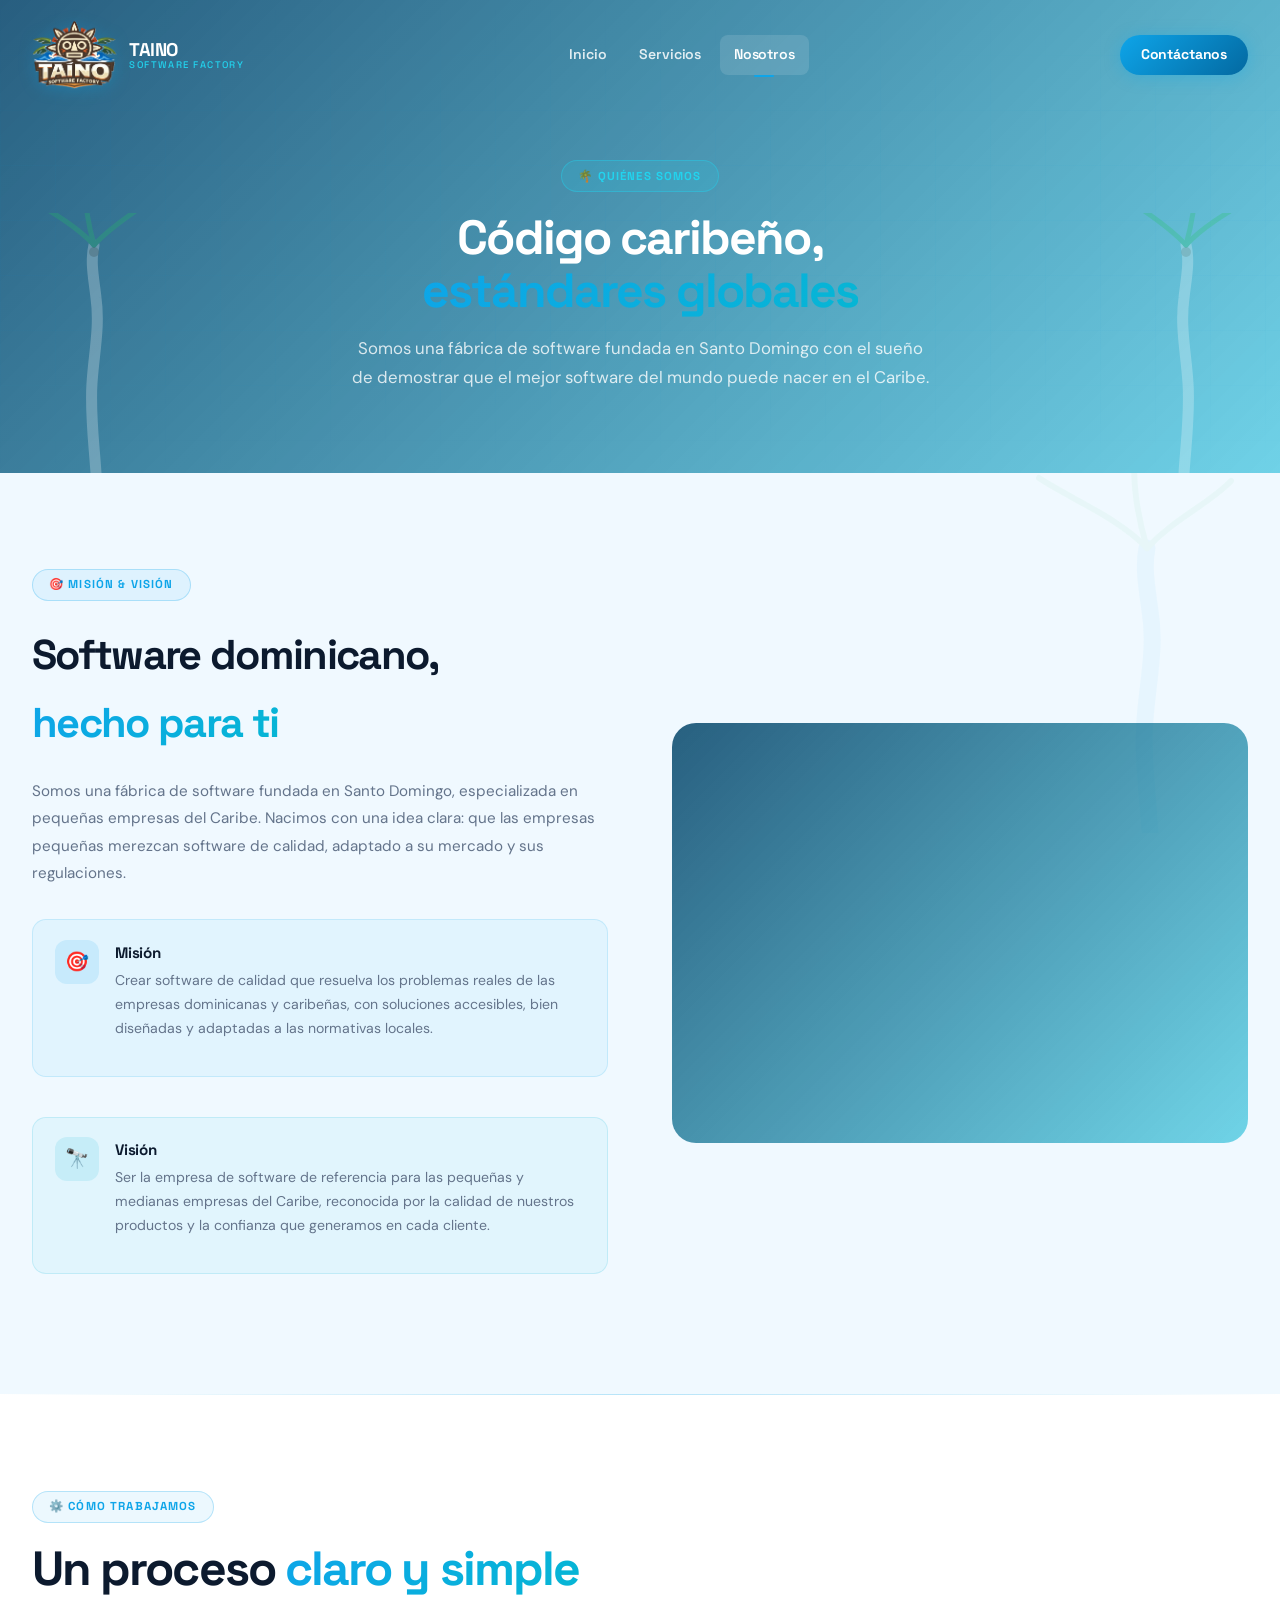
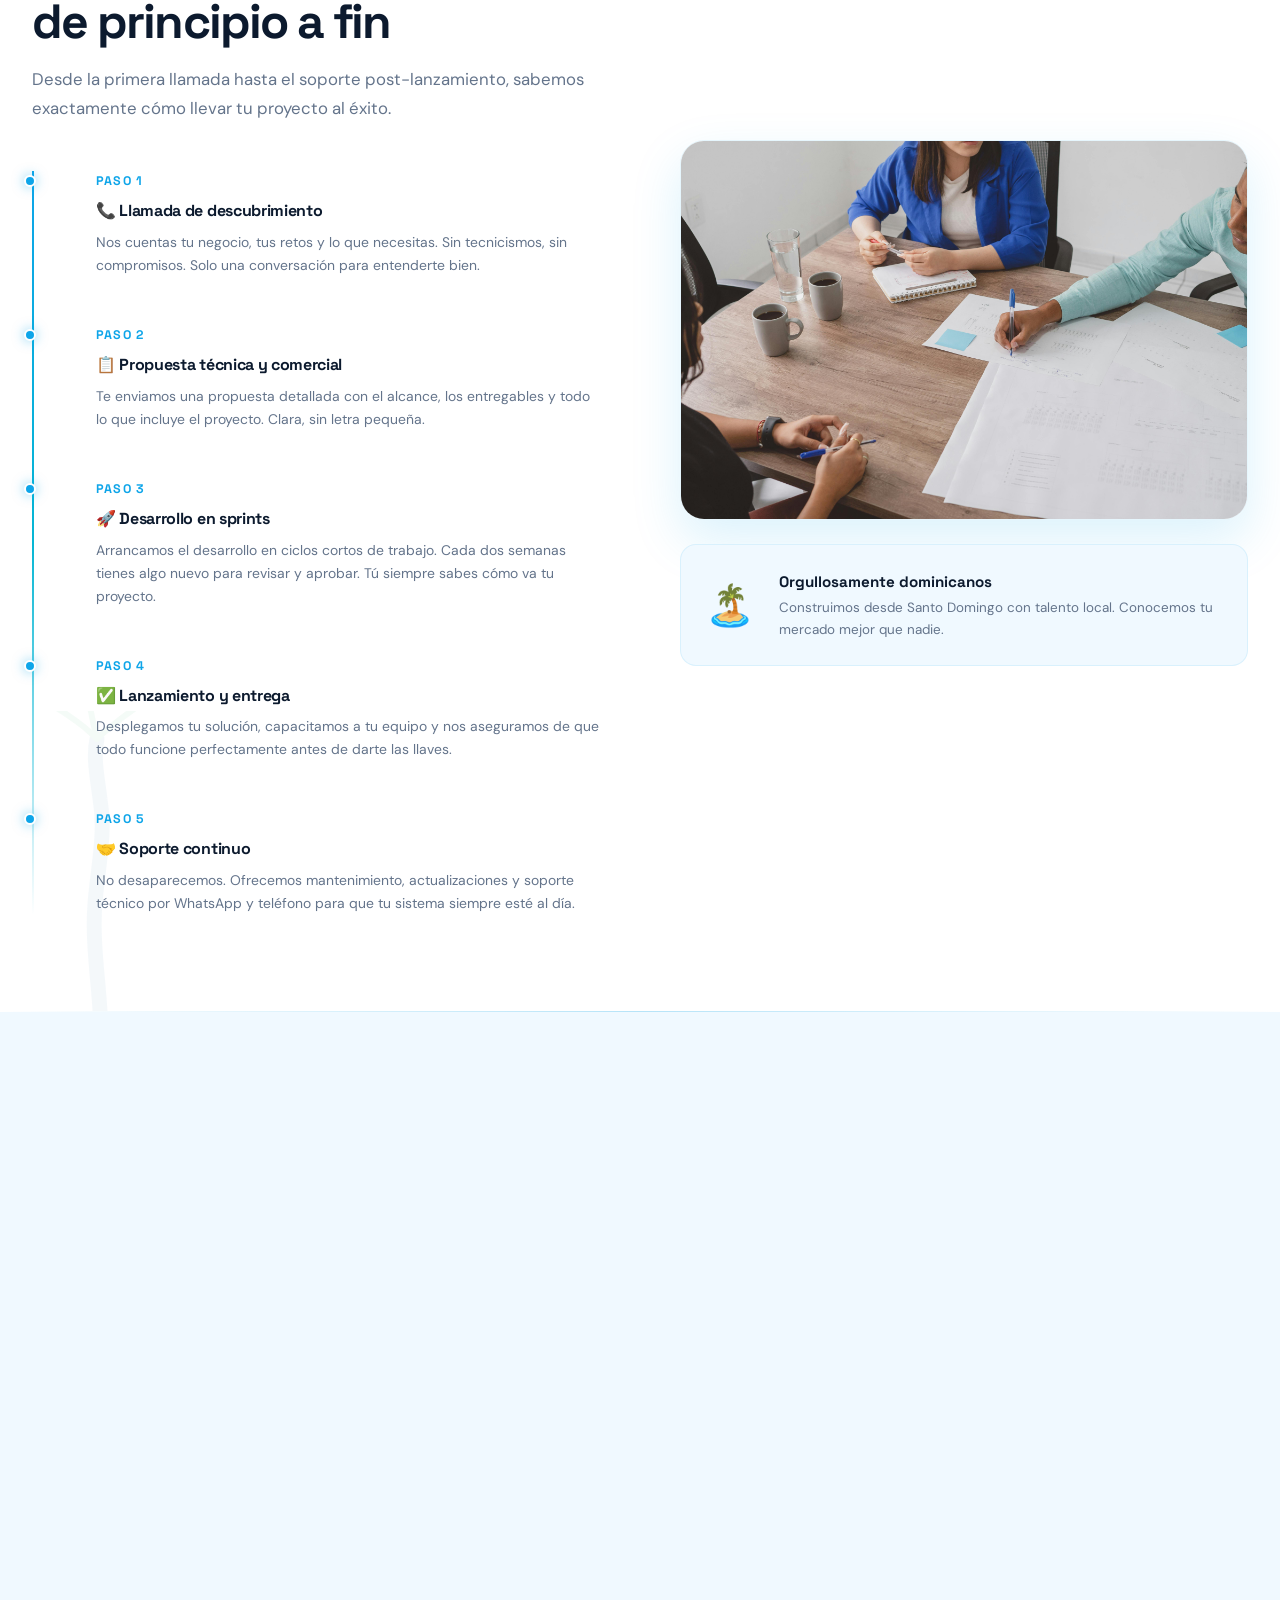
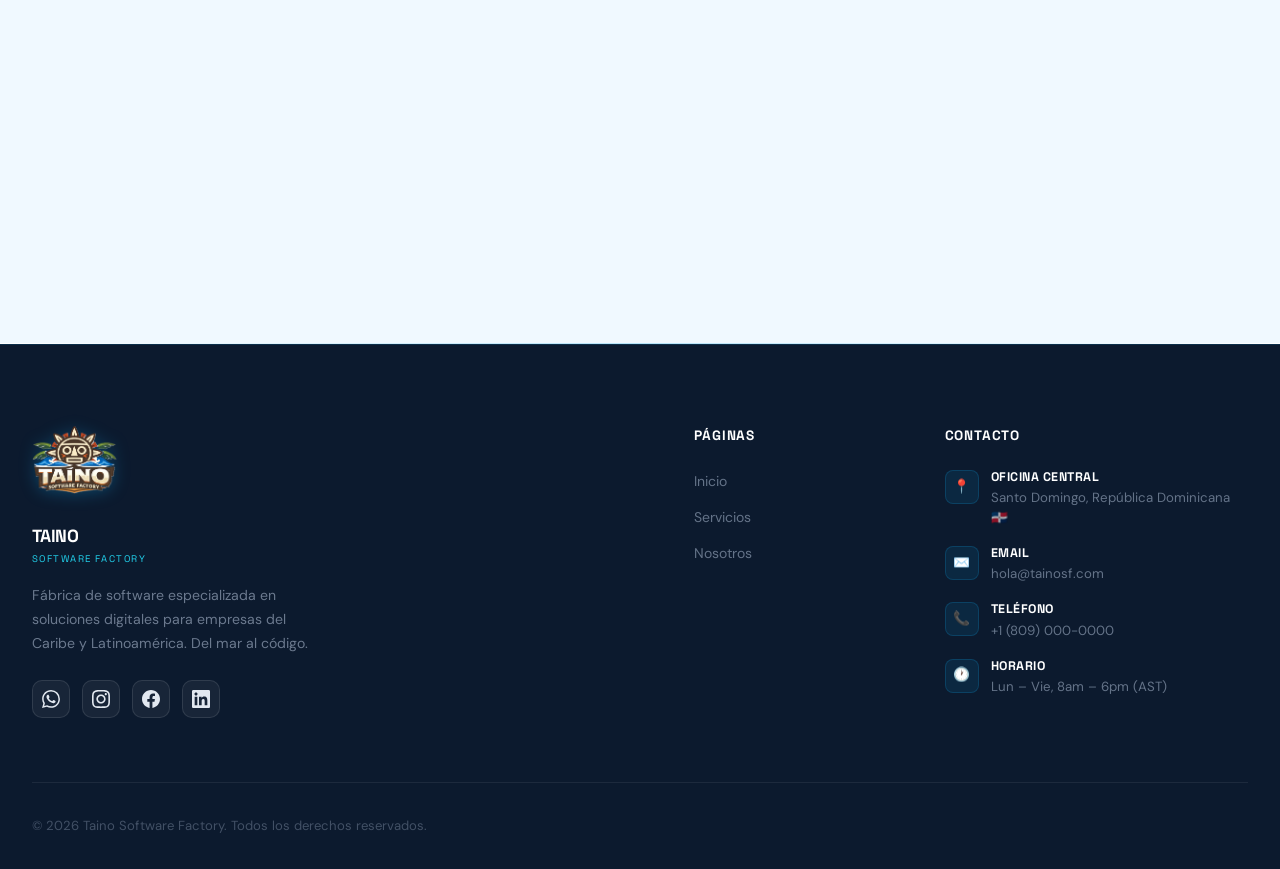
==== commit 6a9050b2: "Ediciones normales" ====
--- a/about.html
+++ b/about.html
@@ -137,7 +137,7 @@
           </div>
         </div>
         <div class="reveal-right">
-          <img src="https://images.unsplash.com/photo-1571171637578-41bc2dd41cd2?auto=format&fit=crop&q=80&w=700" alt="Equipo Taino" style="border-radius:var(--radius-lg); box-shadow:0 20px 50px rgba(14,165,233,0.15); border:1px solid var(--border-soft); width:100%;"/>
+          <img src="img/administracion.jpg" alt="Equipo Taino" style="border-radius:var(--radius-lg); box-shadow:0 20px 50px rgba(14,165,233,0.15); border:1px solid var(--border-soft); width:100%;"/>
           <div style="margin-top:1.5rem; padding:1.5rem; background:var(--bg-sky); border-radius:var(--radius-md); border:1px solid var(--border-soft); display:flex; align-items:center; gap:1.5rem;">
             <div style="font-size:2.5rem;">🏝️</div>
             <div>
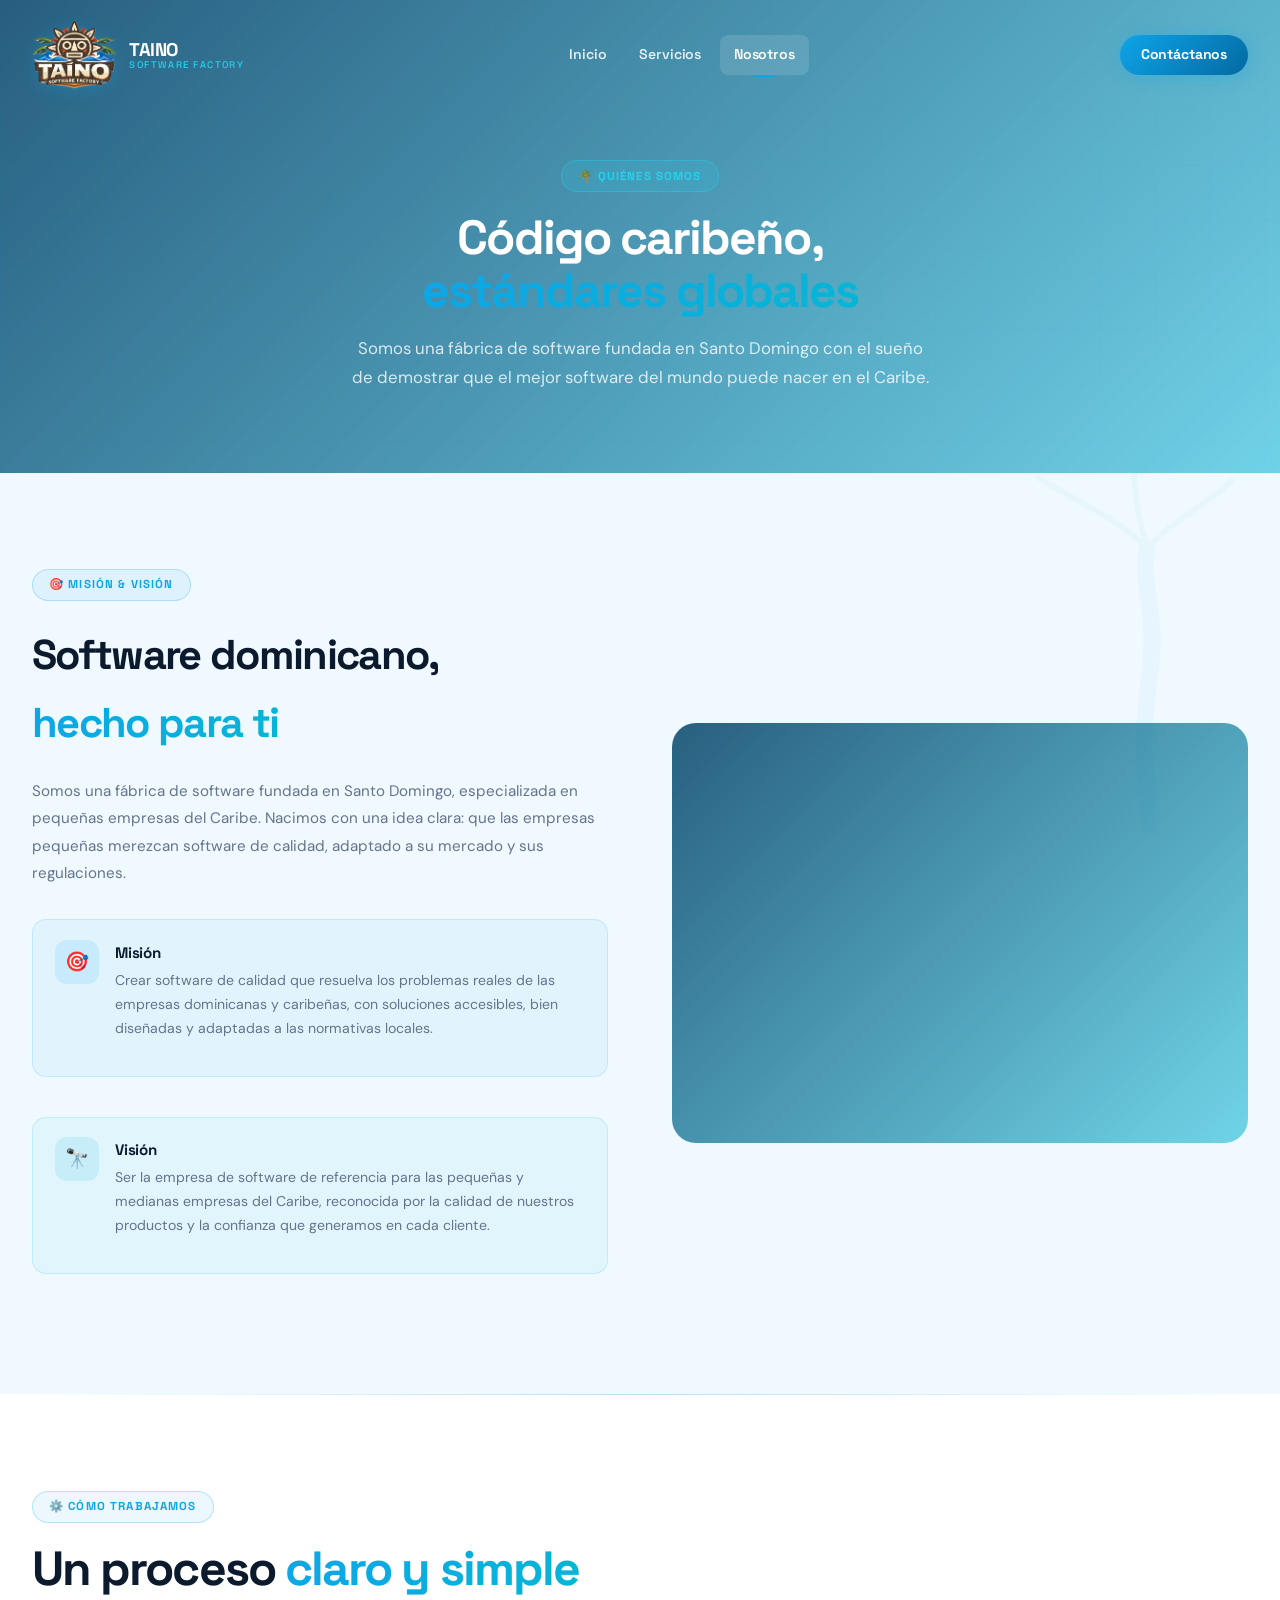
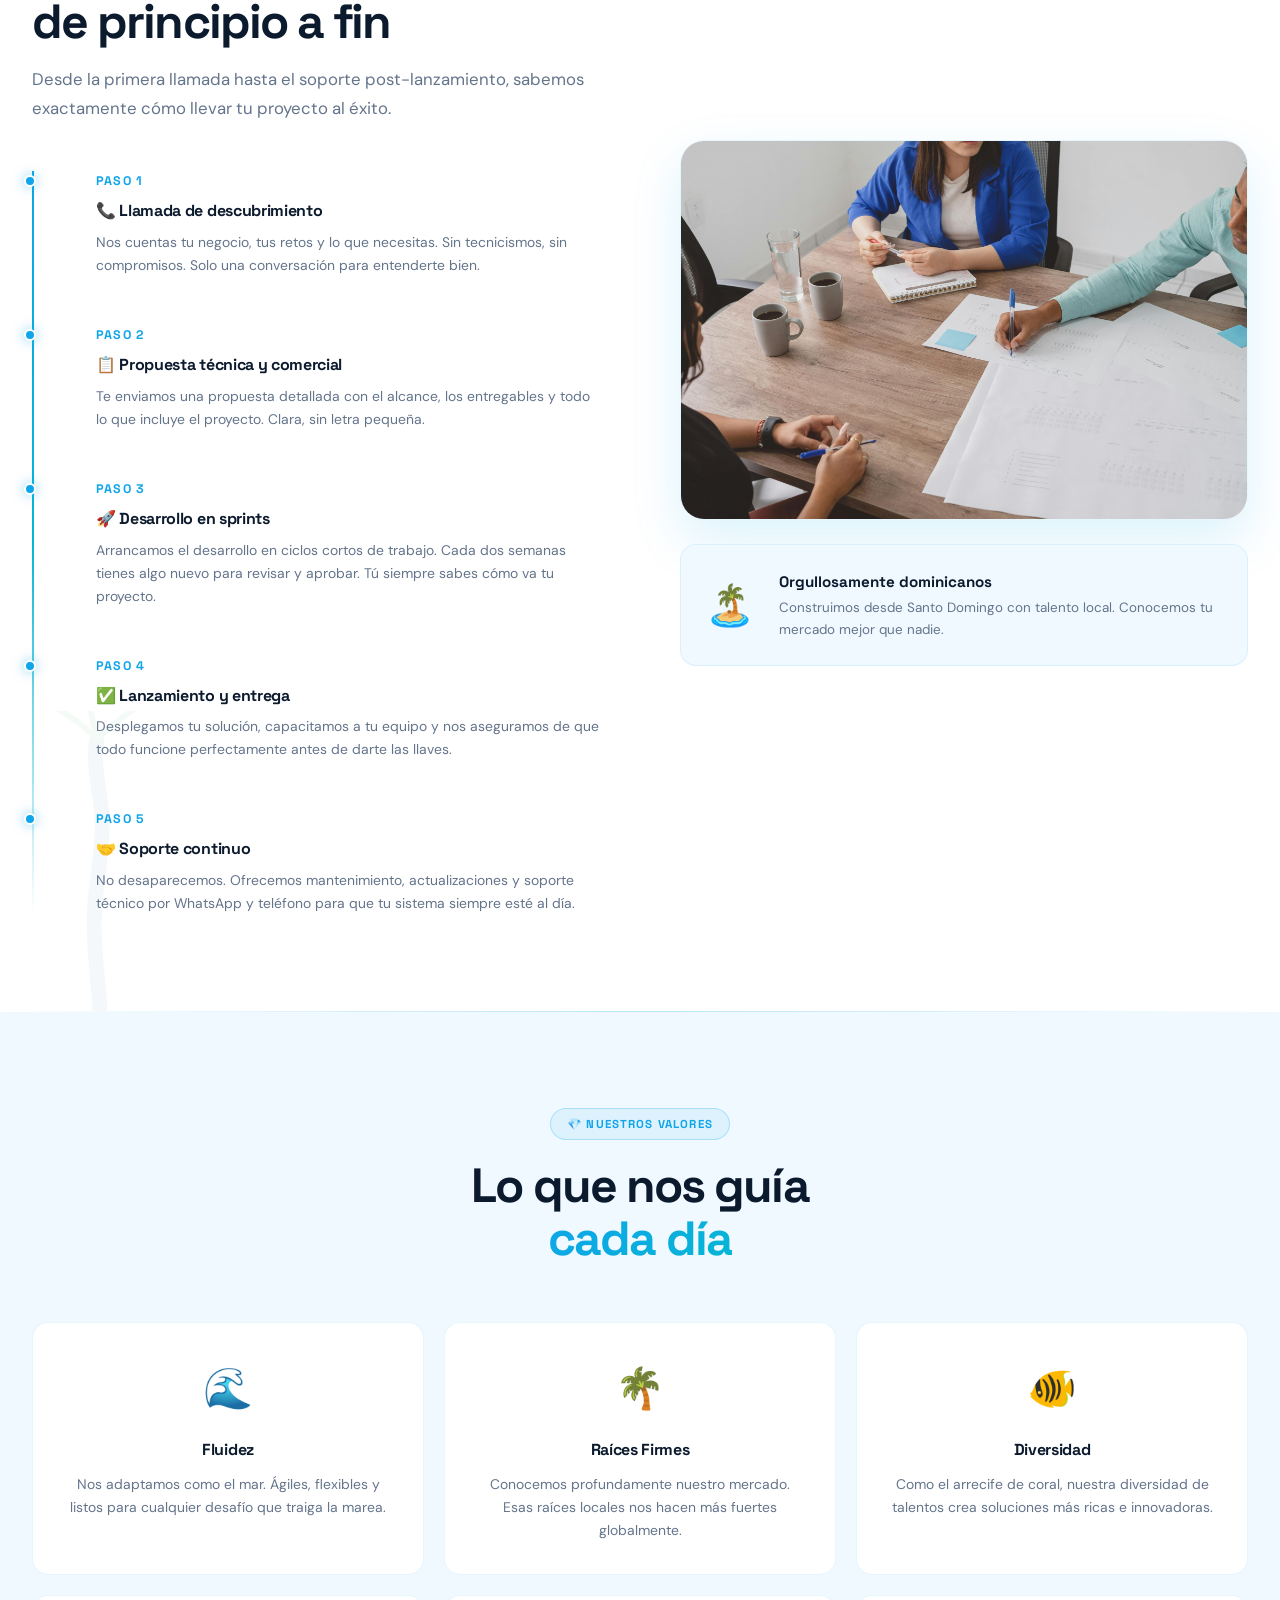
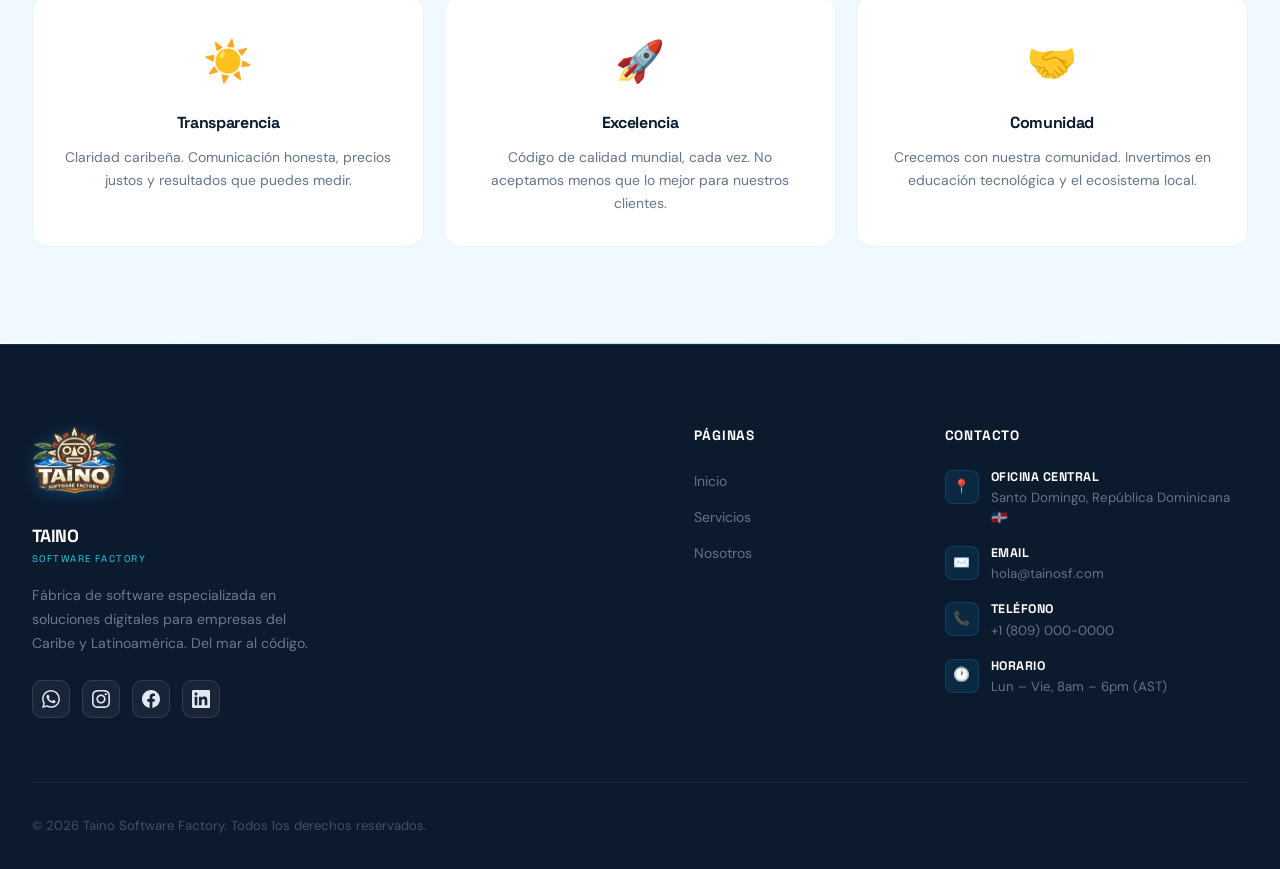
==== commit a680e150: "Quitando palmeras svg" ====
--- a/about.html
+++ b/about.html
@@ -30,21 +30,7 @@
   <div class="page-hero has-bg bg-image" style="background-image: url('https://images.unsplash.com/photo-1509023464722-18d996393ca8?auto=format&fit=crop&q=80&w=1920');">
     <div class="bg-overlay-ocean"></div>
     <div class="page-hero-grid" style="z-index:1;"></div>
-    <!-- Twin palms on both sides -->
-    <svg style="position:absolute;left:2%;bottom:0;opacity:0.25;pointer-events:none;z-index:2;" width="140" height="260" viewBox="0 0 140 260">
-      <path d="M70 260 C68 230 64 200 66 170 C68 140 74 113 70 85 C68 66 64 50 68 32" stroke="#fff" stroke-width="11" stroke-linecap="round" fill="none"/>
-      <path d="M68 32 C44 6 4 -12 -18 -28" stroke="#22c55e" stroke-width="5" fill="none" stroke-linecap="round"/>
-      <path d="M68 32 C58 -4 56 -38 61 -56" stroke="#22c55e" stroke-width="5" fill="none" stroke-linecap="round"/>
-      <path d="M68 32 C92 6 120 -6 138 -24" stroke="#22c55e" stroke-width="5" fill="none" stroke-linecap="round"/>
-      <circle cx="68" cy="39" r="5" fill="rgba(139,90,43,0.5)"/>
-    </svg>
-    <svg style="position:absolute;right:2%;bottom:0;opacity:0.25;pointer-events:none;z-index:2;transform:scaleX(-1);" width="140" height="260" viewBox="0 0 140 260">
-      <path d="M70 260 C68 230 64 200 66 170 C68 140 74 113 70 85 C68 66 64 50 68 32" stroke="#fff" stroke-width="11" stroke-linecap="round" fill="none"/>
-      <path d="M68 32 C44 6 4 -12 -18 -28" stroke="#22c55e" stroke-width="5" fill="none" stroke-linecap="round"/>
-      <path d="M68 32 C58 -4 56 -38 61 -56" stroke="#22c55e" stroke-width="5" fill="none" stroke-linecap="round"/>
-      <path d="M68 32 C92 6 120 -6 138 -24" stroke="#22c55e" stroke-width="5" fill="none" stroke-linecap="round"/>
-      <circle cx="68" cy="39" r="5" fill="rgba(139,90,43,0.5)"/>
-    </svg>
+
     <div class="container content-over-img text-center" style="position:relative;z-index:3;">
       <div class="section-tag reveal">🌴 Quiénes somos</div>
       <h1 class="section-title reveal delay-1" style="color:#fff;">Código caribeño,<br/><span class="highlight">estándares globales</span></h1>
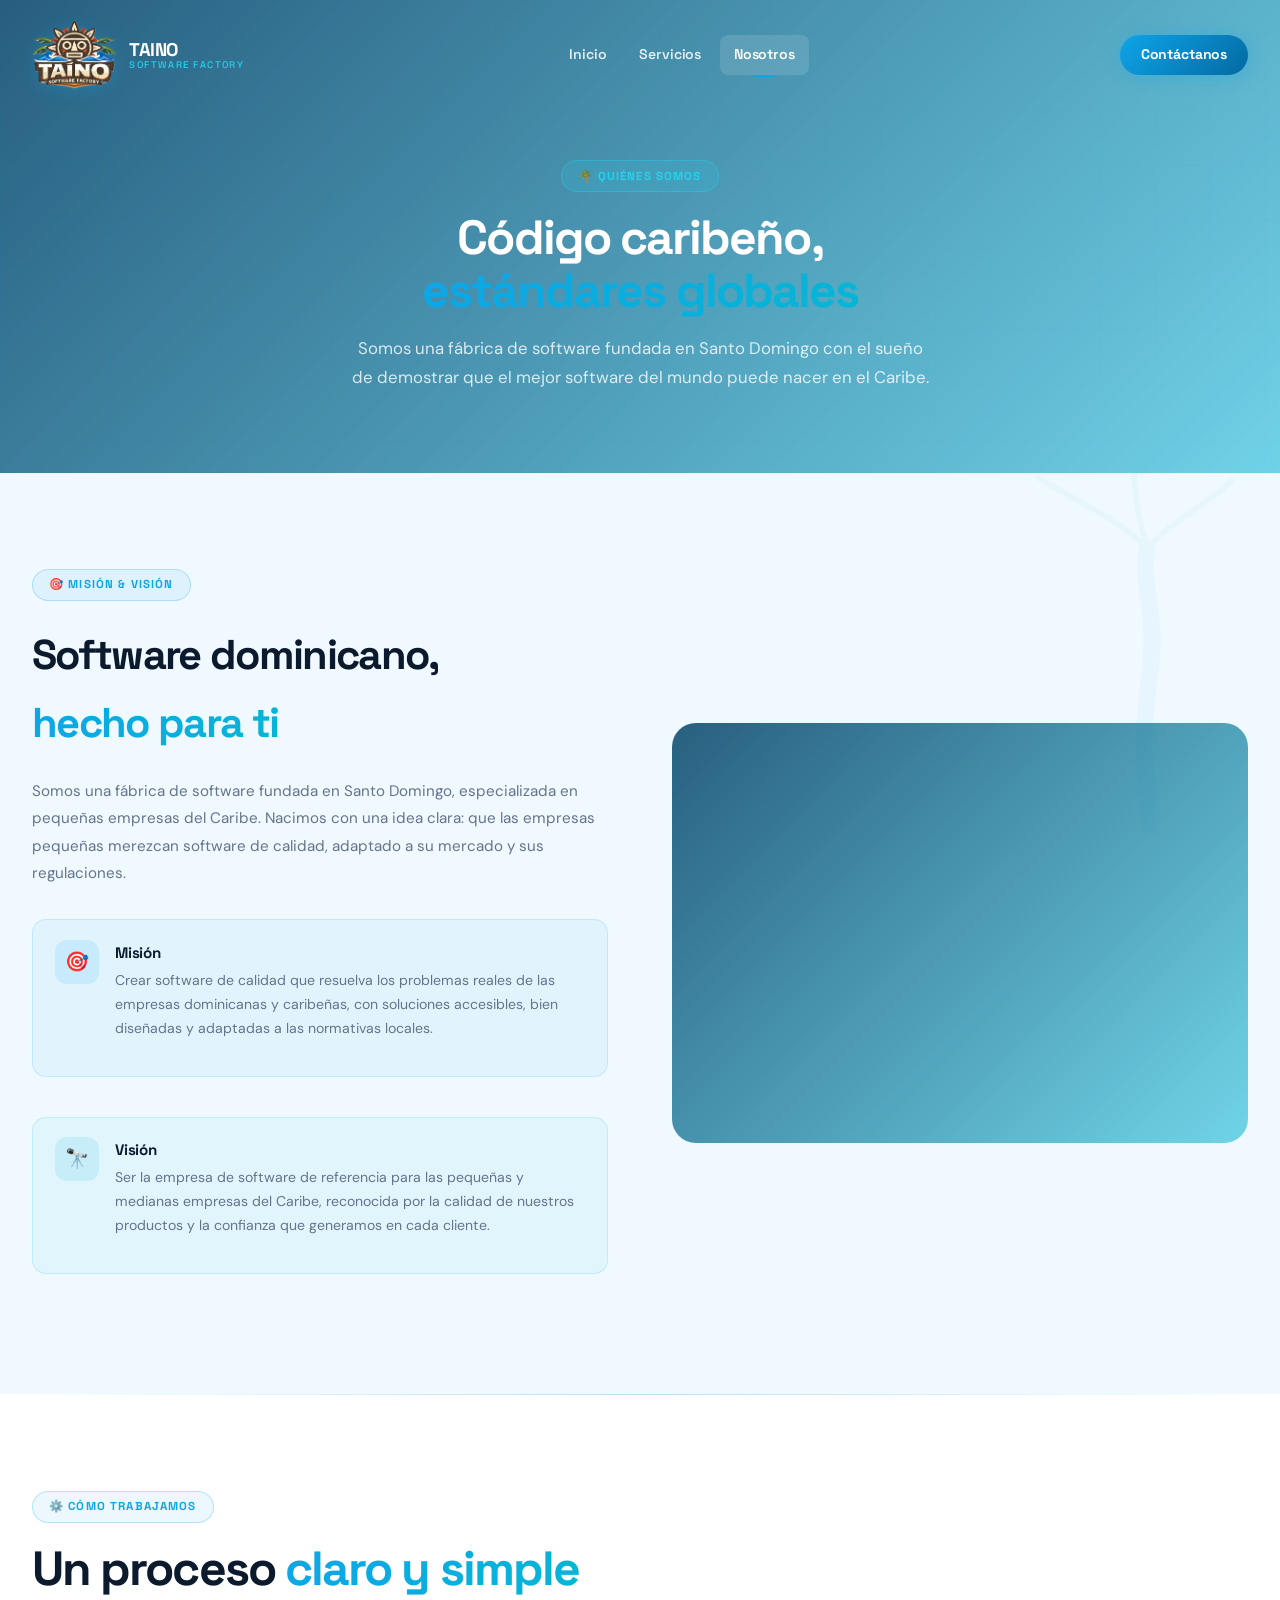
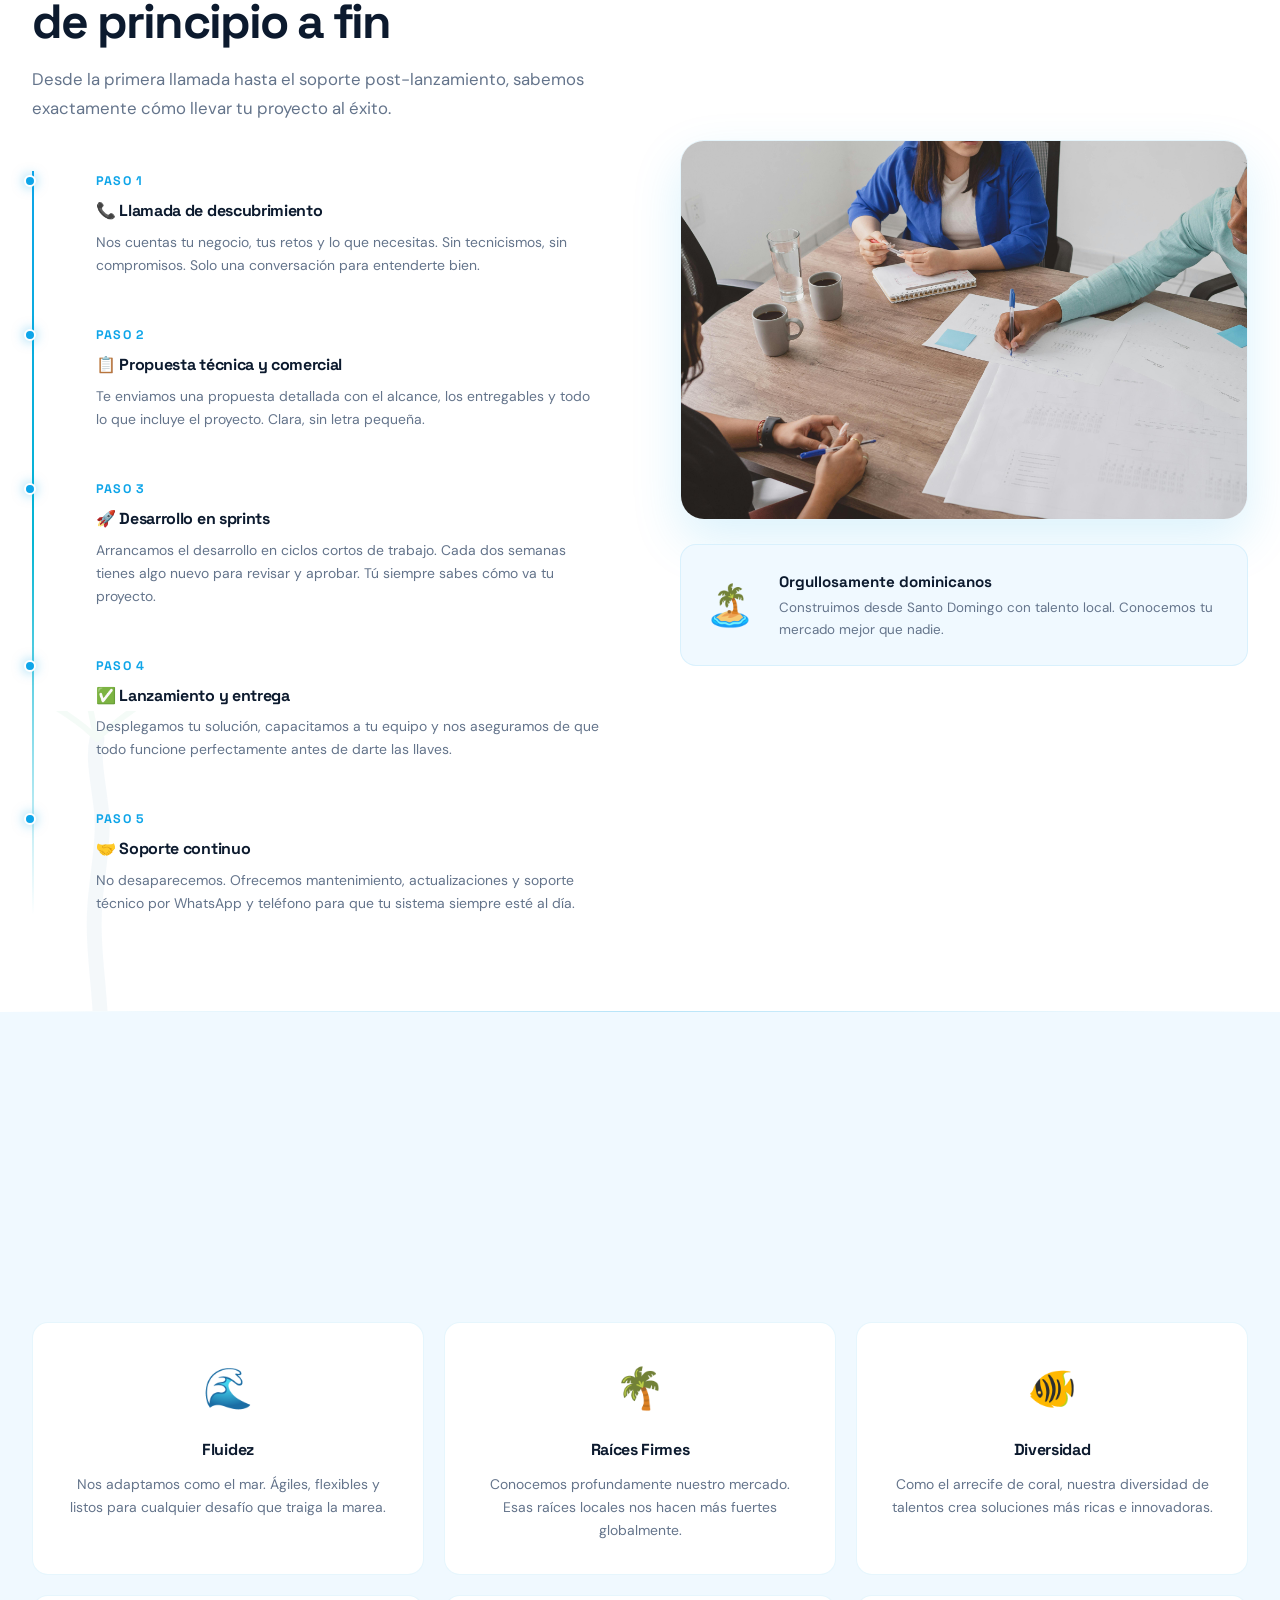
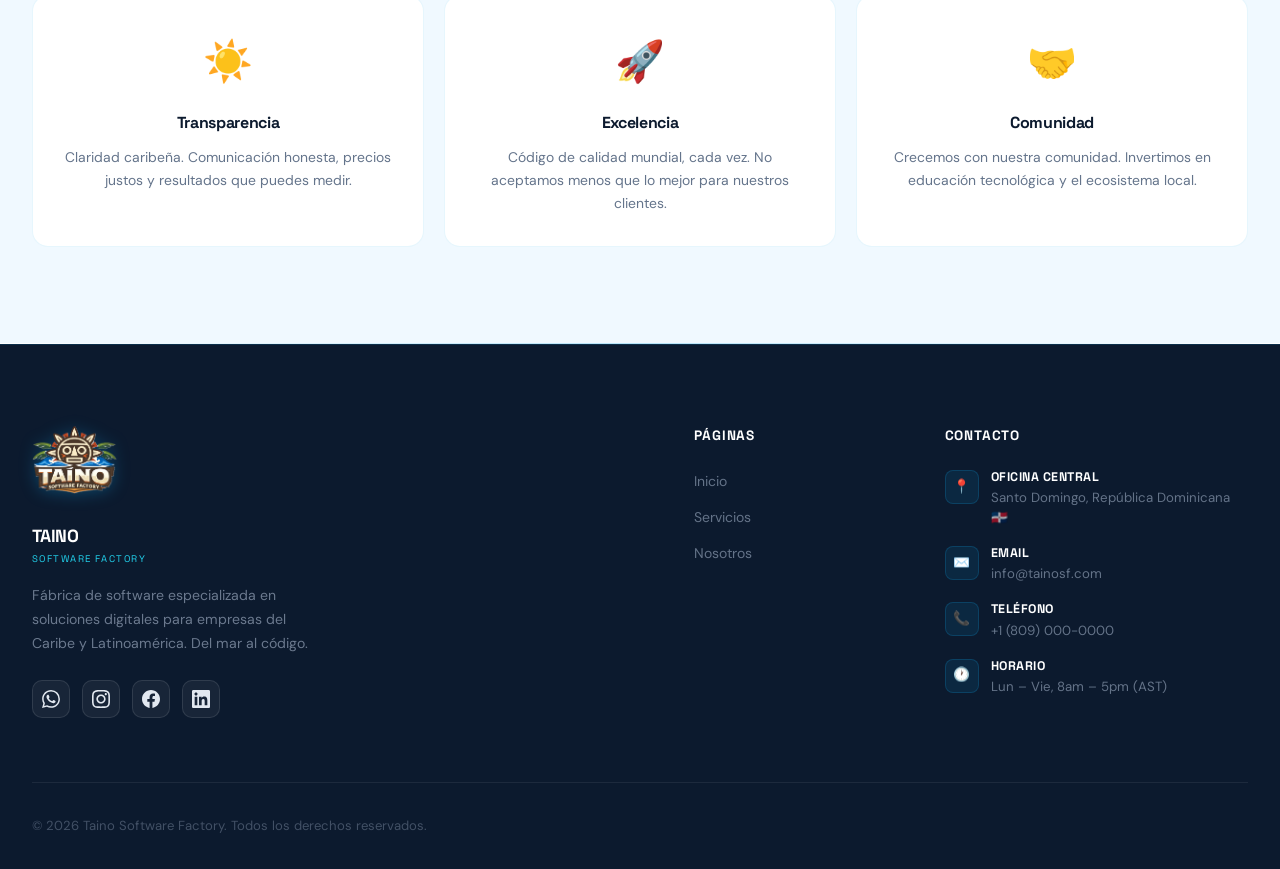
==== commit 250d4c65: "Modificación de correo en el footer" ====
--- a/about.html
+++ b/about.html
@@ -200,7 +200,7 @@
           </div>
           <div class="footer-contact-item">
             <div class="footer-contact-icon">✉️</div>
-            <p><strong>Email</strong>hola@tainosf.com</p>
+            <p><strong>Email</strong>info@tainosf.com</p>
           </div>
           <div class="footer-contact-item">
             <div class="footer-contact-icon">📞</div>
@@ -208,7 +208,7 @@
           </div>
           <div class="footer-contact-item">
             <div class="footer-contact-icon">🕐</div>
-            <p><strong>Horario</strong>Lun – Vie, 8am – 6pm (AST)</p>
+            <p><strong>Horario</strong>Lun – Vie, 8am – 5pm (AST)</p>
           </div>
         </div>
       </div>
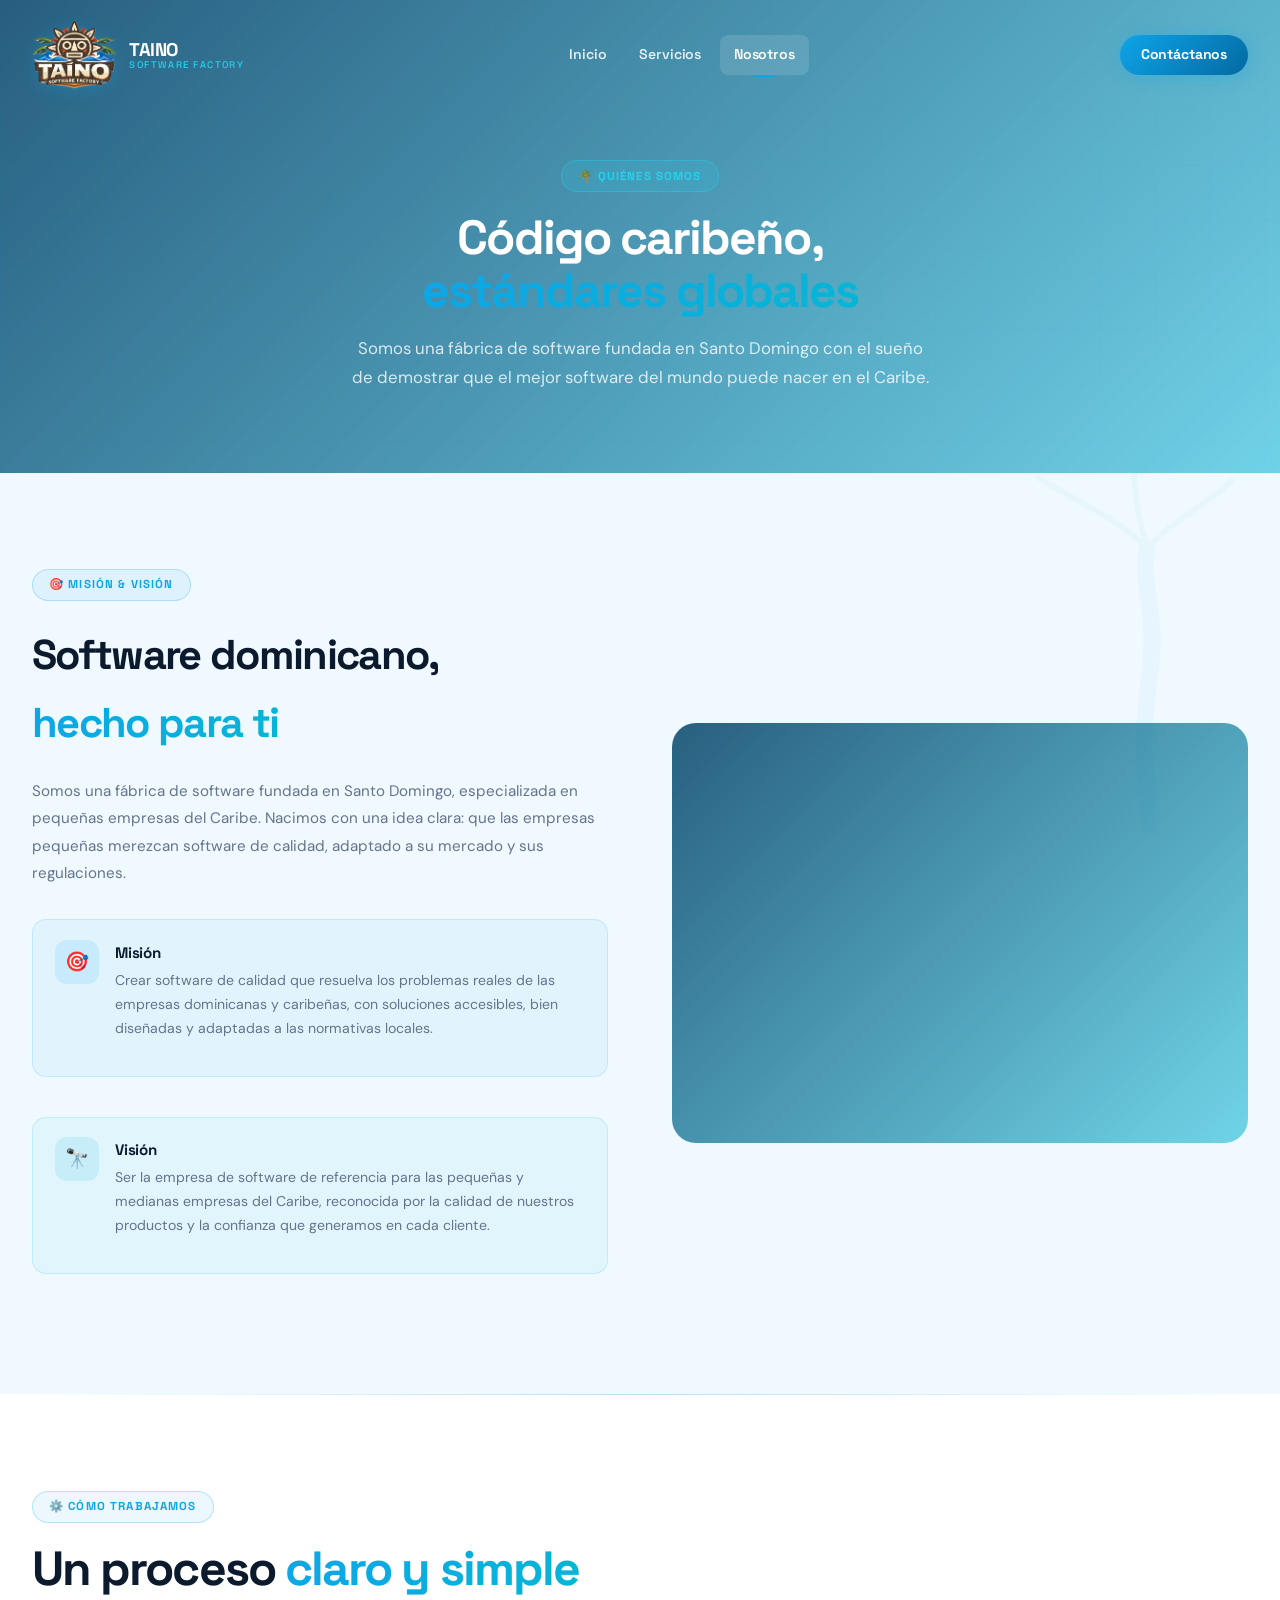
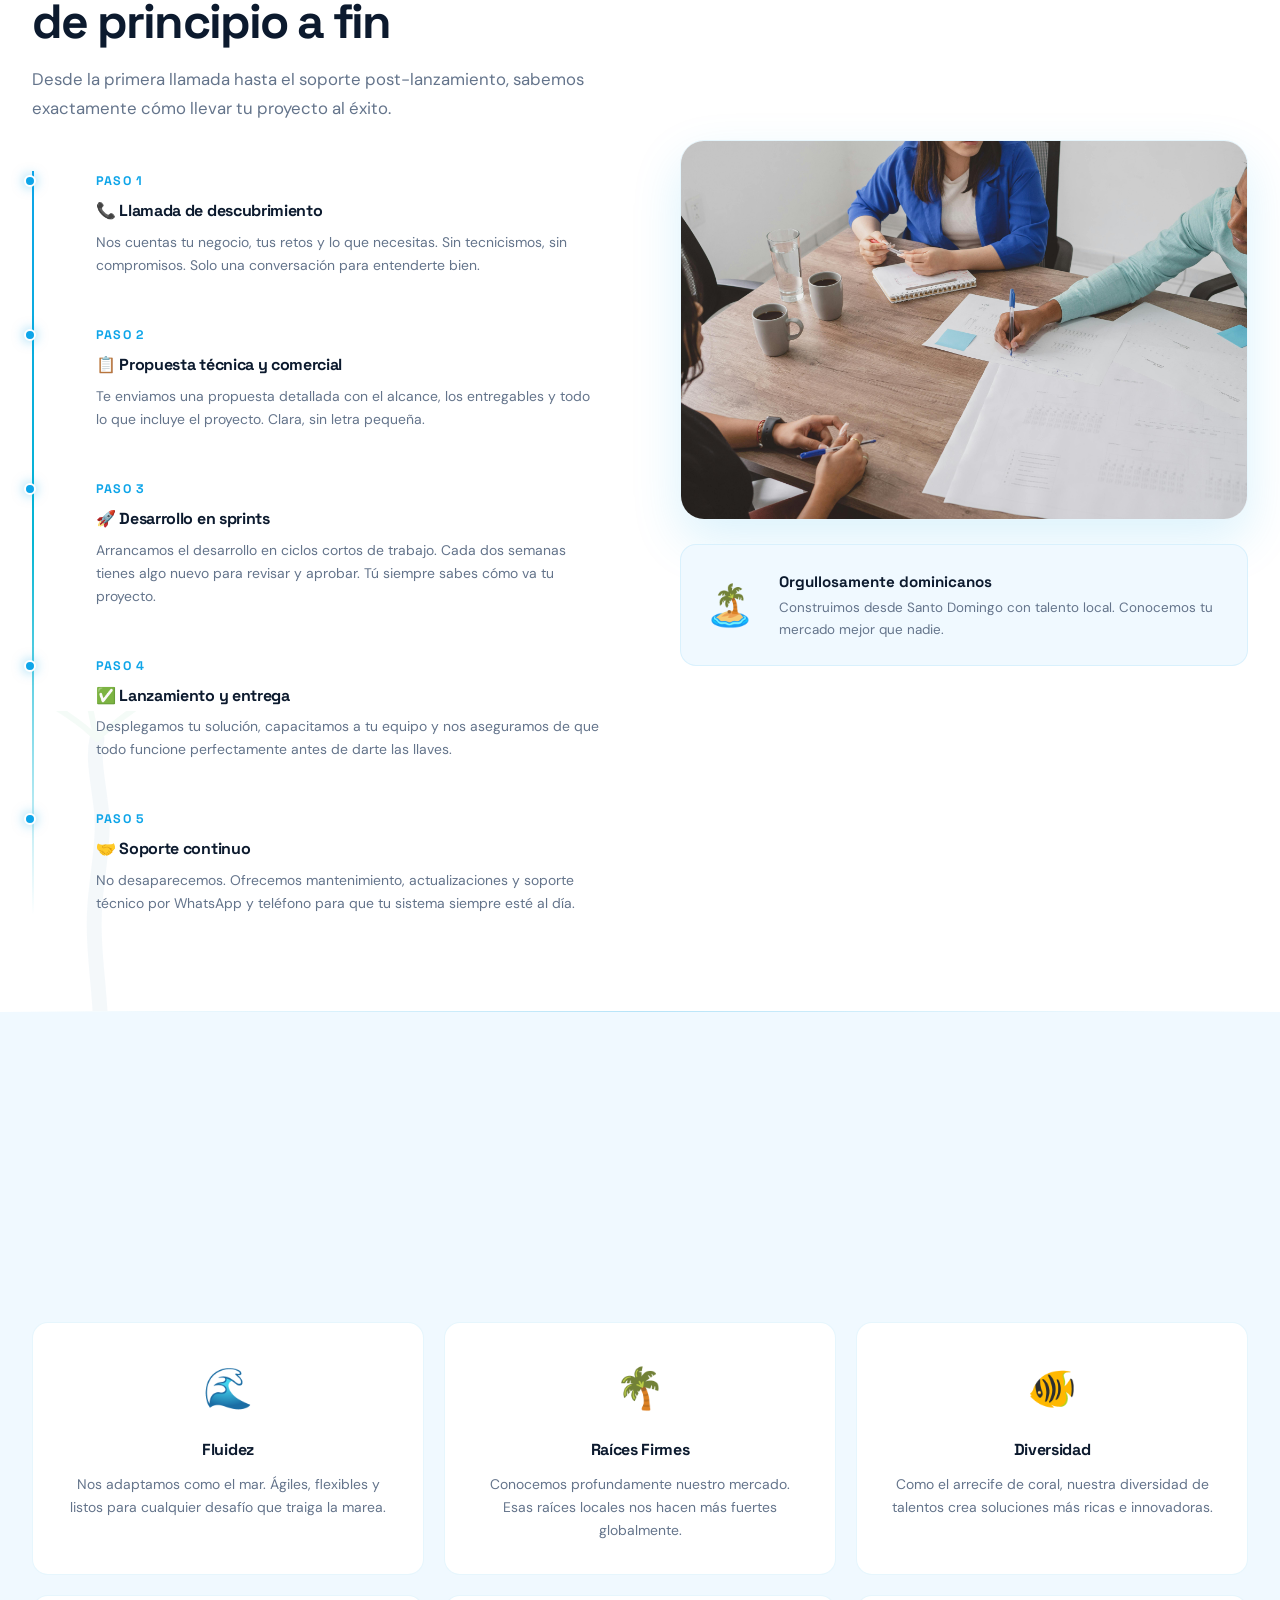
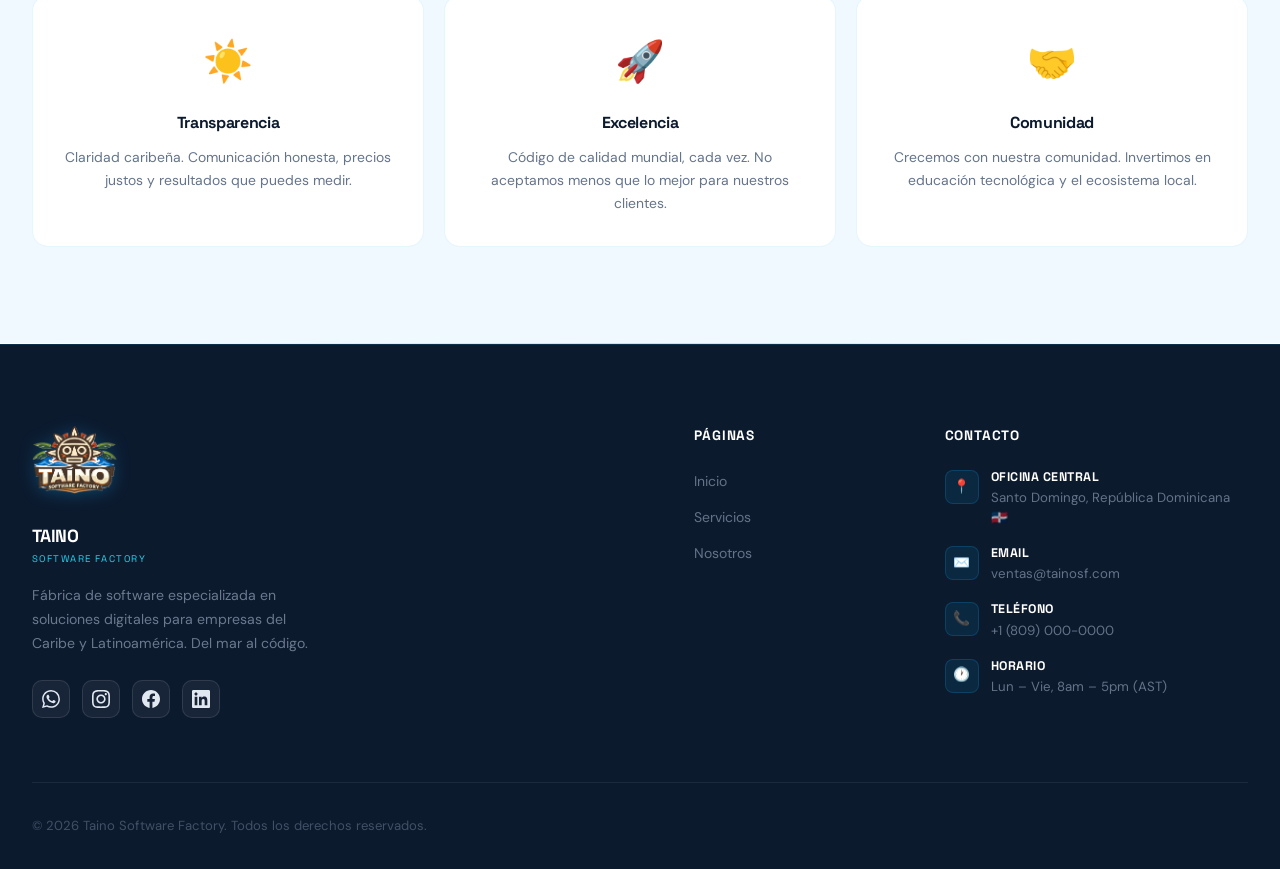
==== commit 251b38c8: "Modificación de footer para correo" ====
--- a/about.html
+++ b/about.html
@@ -200,7 +200,7 @@
           </div>
           <div class="footer-contact-item">
             <div class="footer-contact-icon">✉️</div>
-            <p><strong>Email</strong>info@tainosf.com</p>
+            <p><strong>Email</strong>ventas@tainosf.com</p>
           </div>
           <div class="footer-contact-item">
             <div class="footer-contact-icon">📞</div>
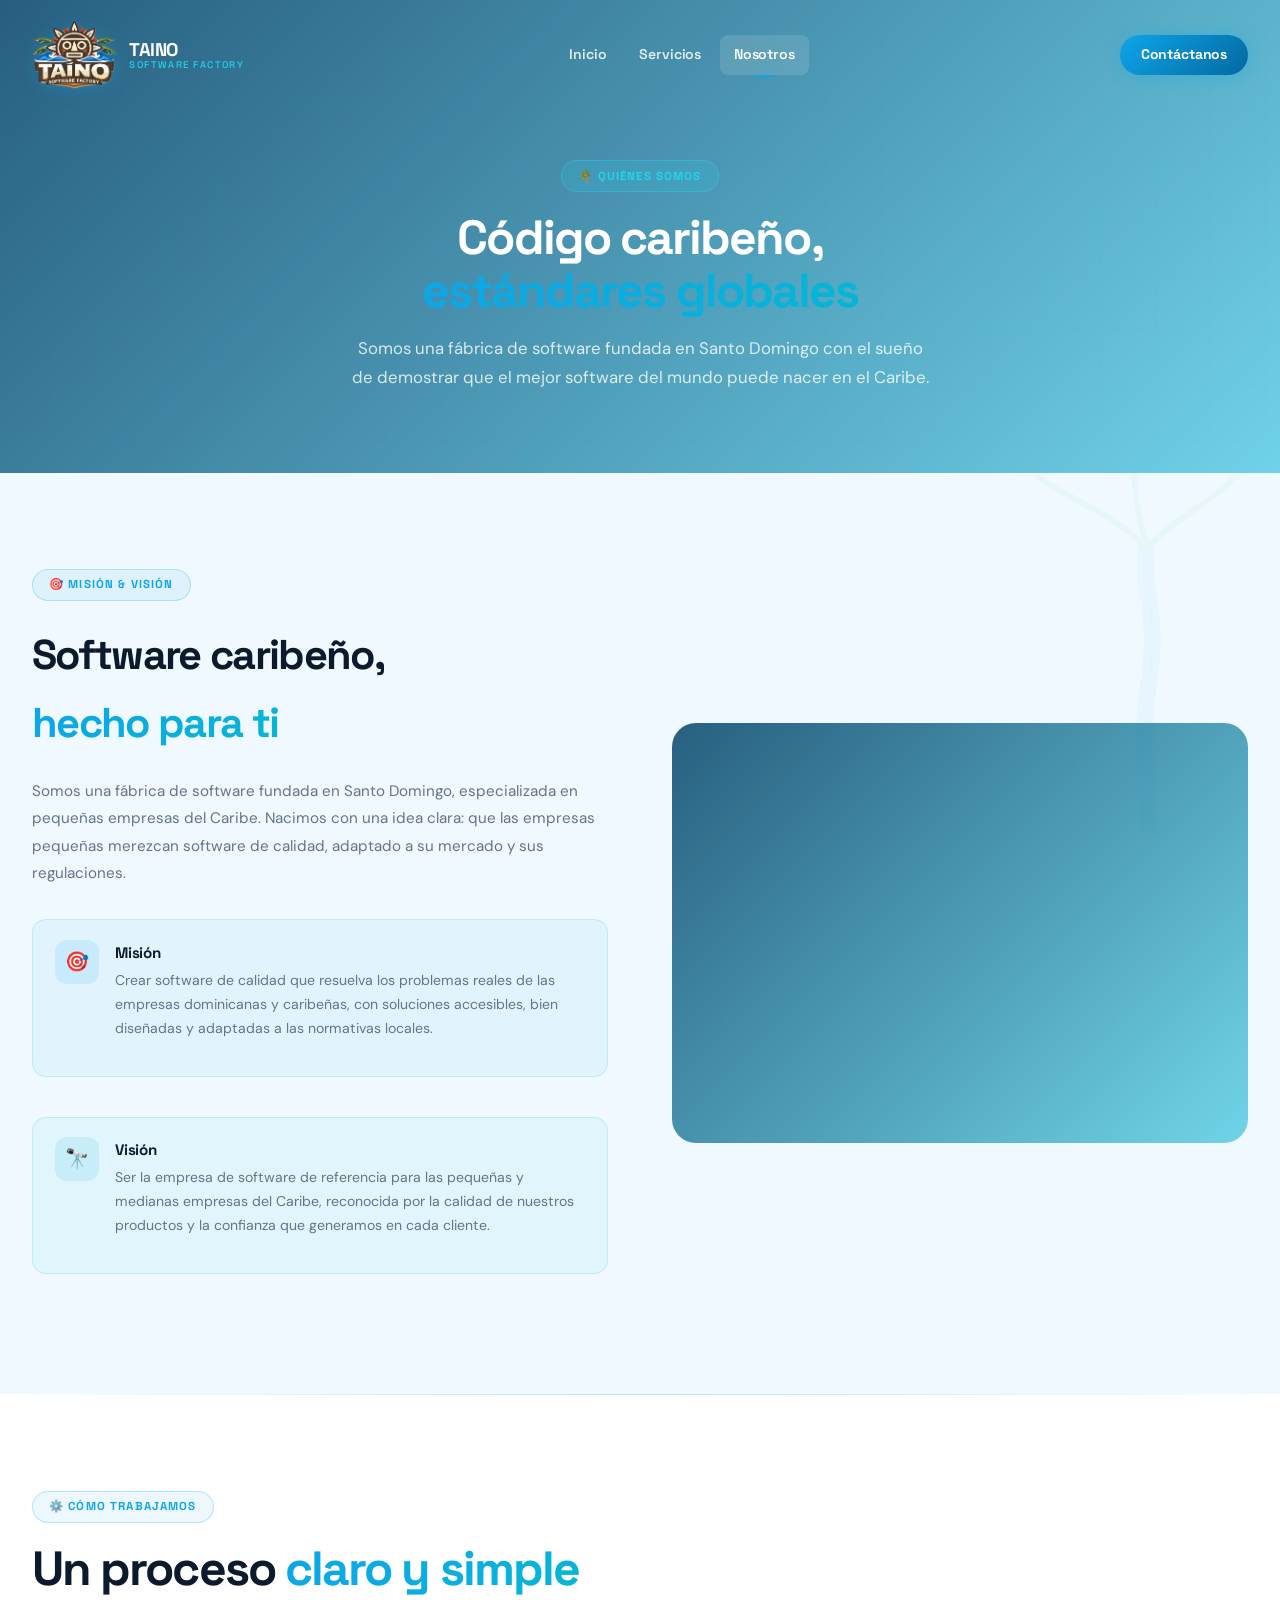
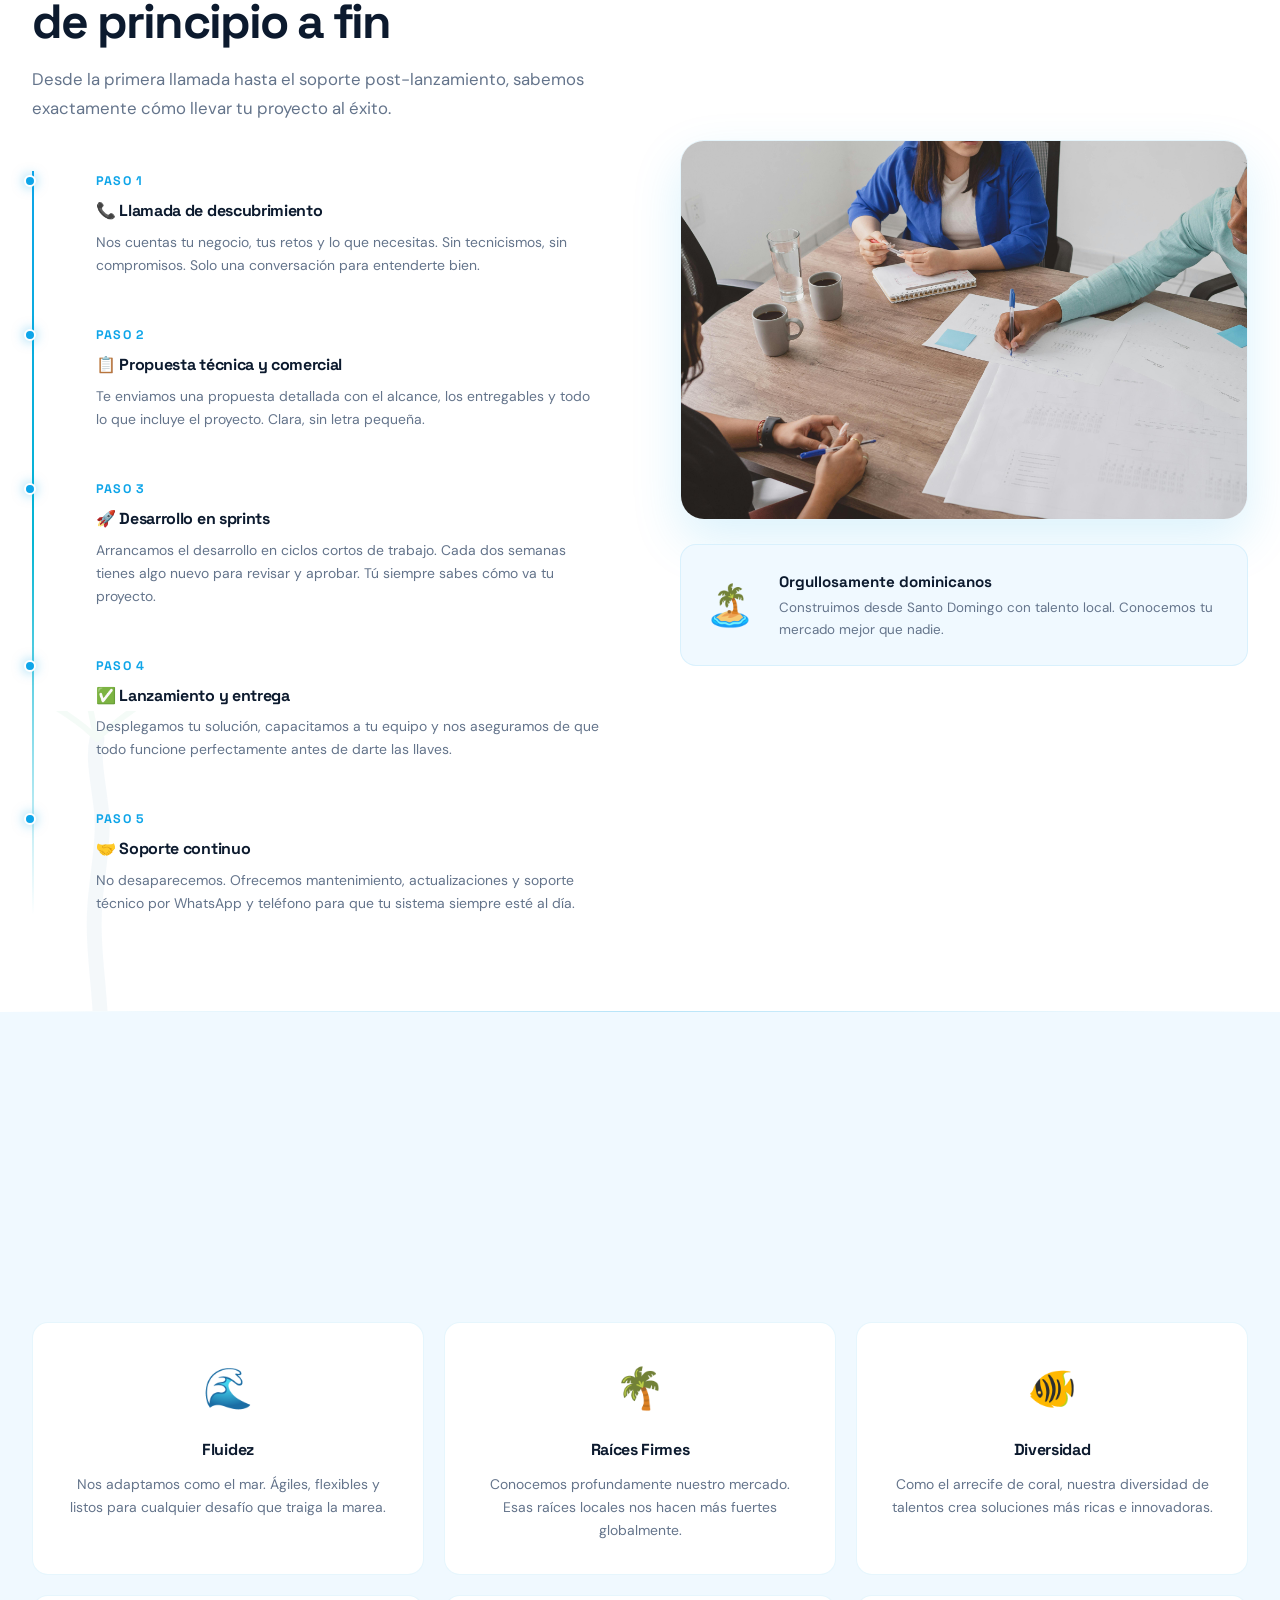
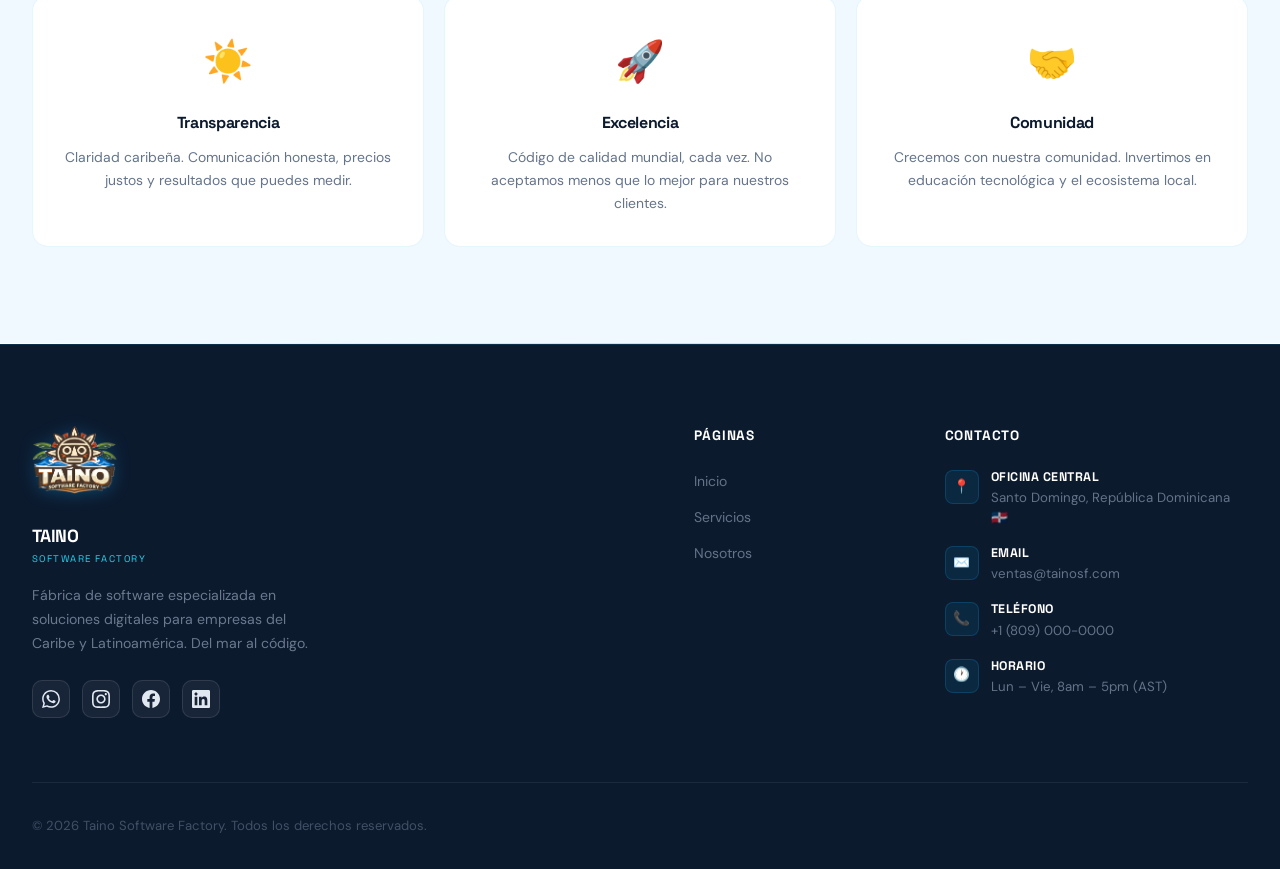
==== commit 20e7b7f0: "Edición de about" ====
--- a/about.html
+++ b/about.html
@@ -50,7 +50,7 @@
       <div class="mission-grid">
         <div class="mission-text">
           <div class="section-tag reveal">🎯 Misión & Visión</div>
-          <h2 class="reveal delay-1">Software dominicano,<br/><span style="background:linear-gradient(135deg,var(--sky),var(--turquoise));-webkit-background-clip:text;-webkit-text-fill-color:transparent;background-clip:text;">hecho para ti</span></h2>
+          <h2 class="reveal delay-1">Software caribeño,<br/><span style="background:linear-gradient(135deg,var(--sky),var(--turquoise));-webkit-background-clip:text;-webkit-text-fill-color:transparent;background-clip:text;">hecho para ti</span></h2>
           <p class="reveal delay-2">Somos una fábrica de software fundada en Santo Domingo, especializada en pequeñas empresas del Caribe. Nacimos con una idea clara: que las empresas pequeñas merezcan software de calidad, adaptado a su mercado y sus regulaciones.</p>
           <div style="margin-top:2rem; display:flex; flex-direction:column; gap:1rem;">
             <div class="mv-item reveal delay-3" style="background:rgba(14,165,233,0.06); border:1px solid rgba(14,165,233,0.15); border-radius:14px; padding:1.2rem 1.4rem;">
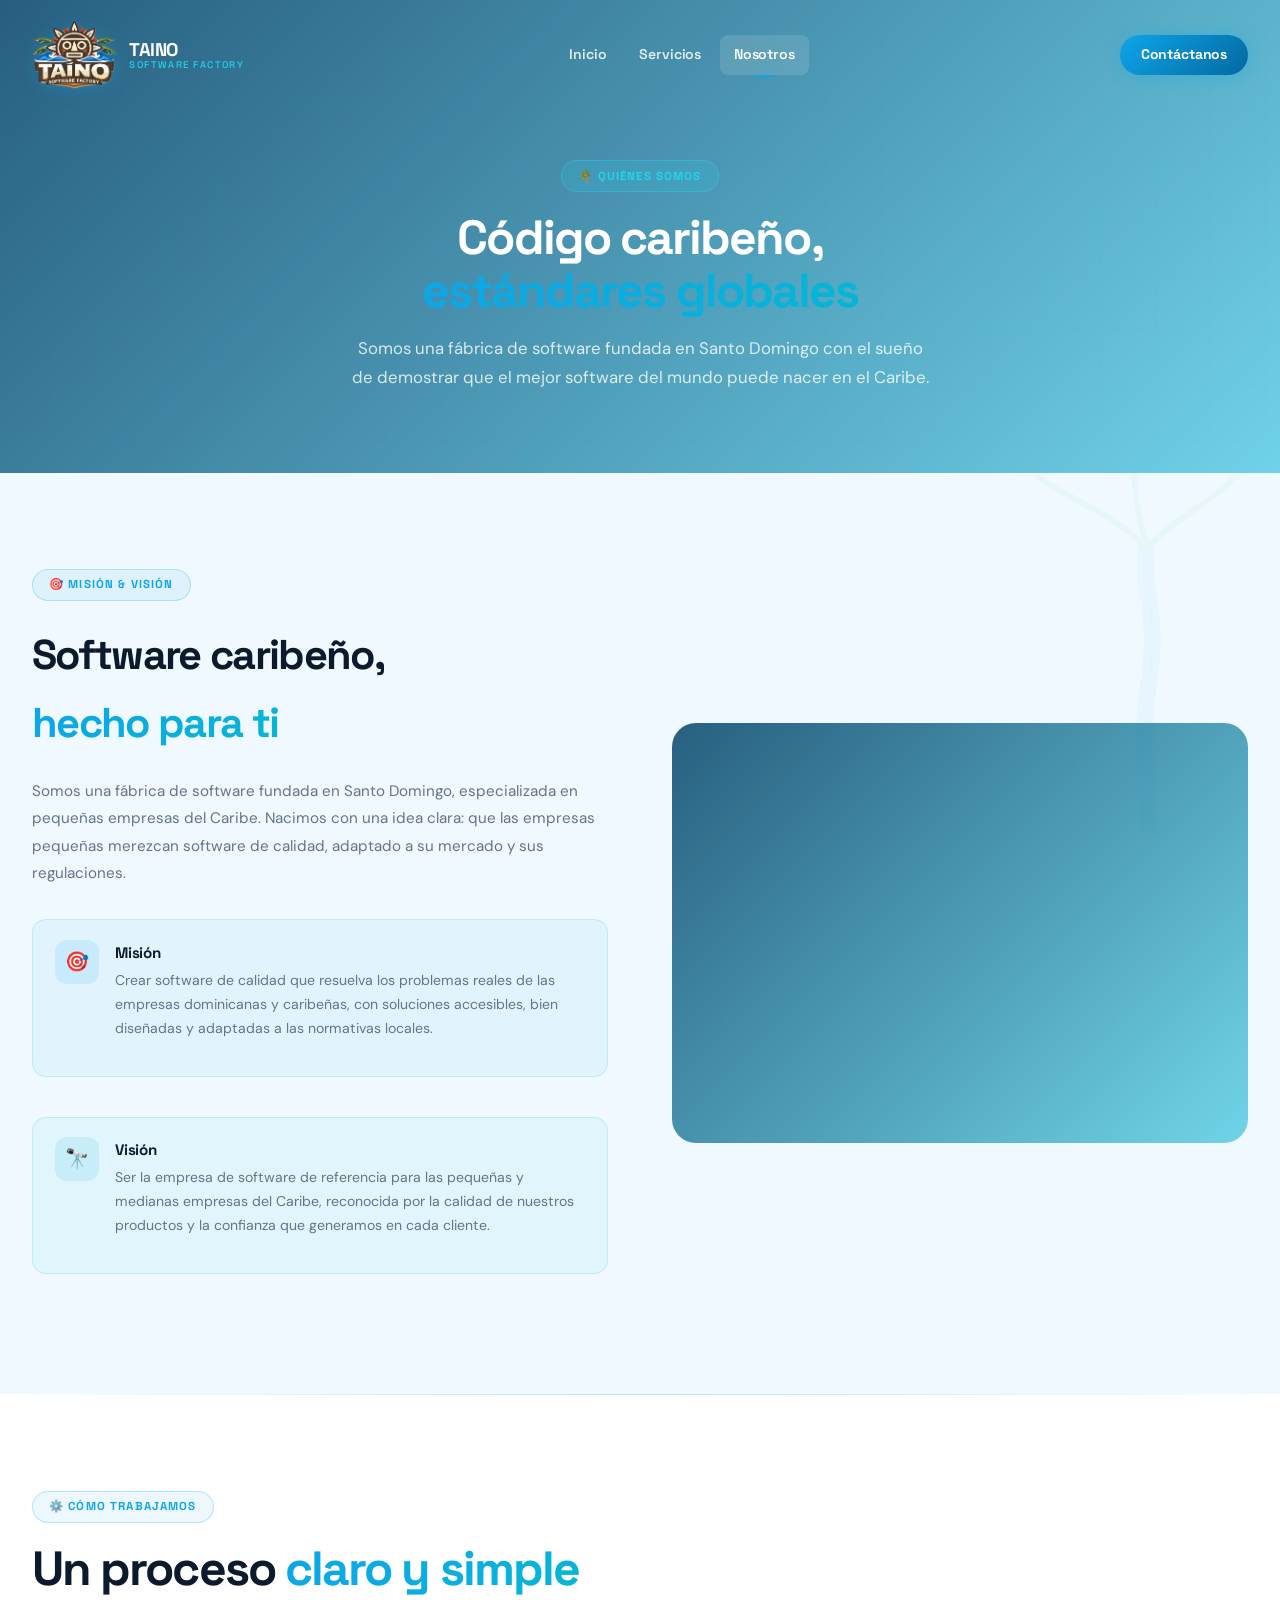
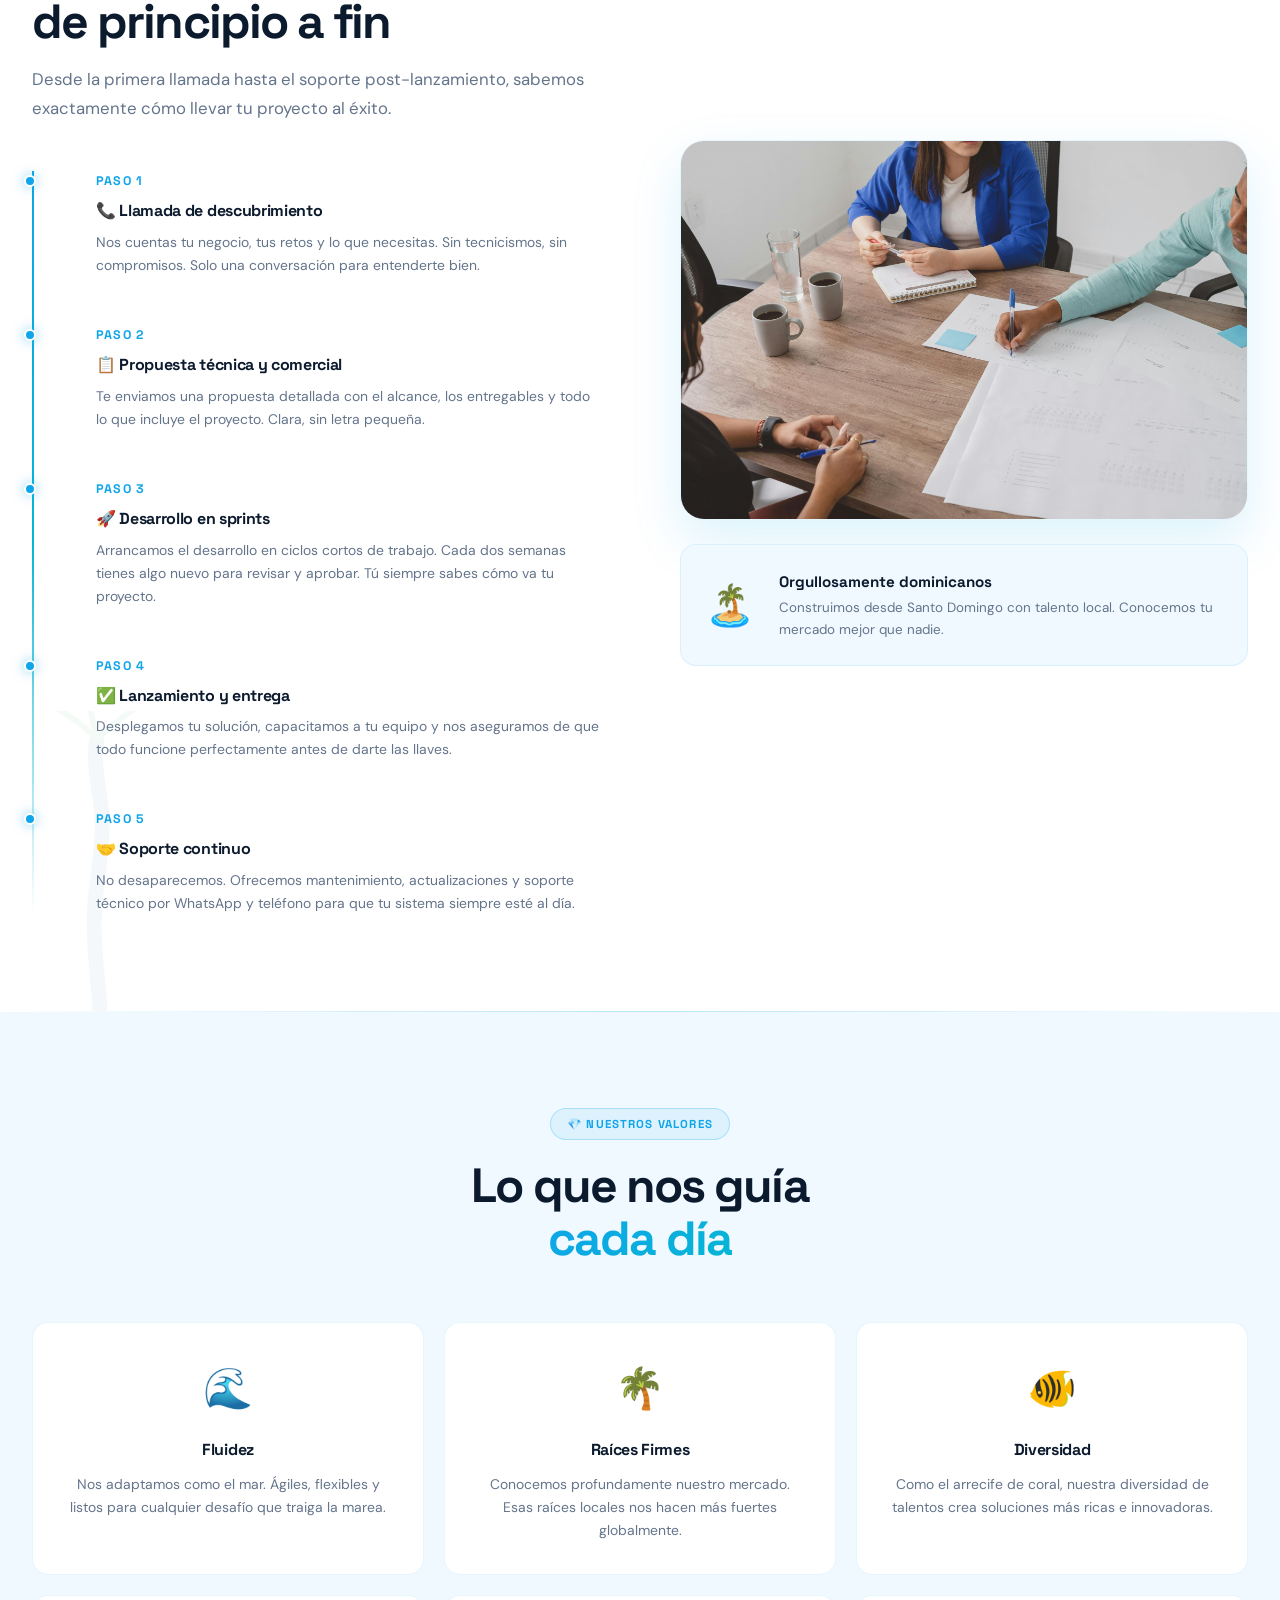
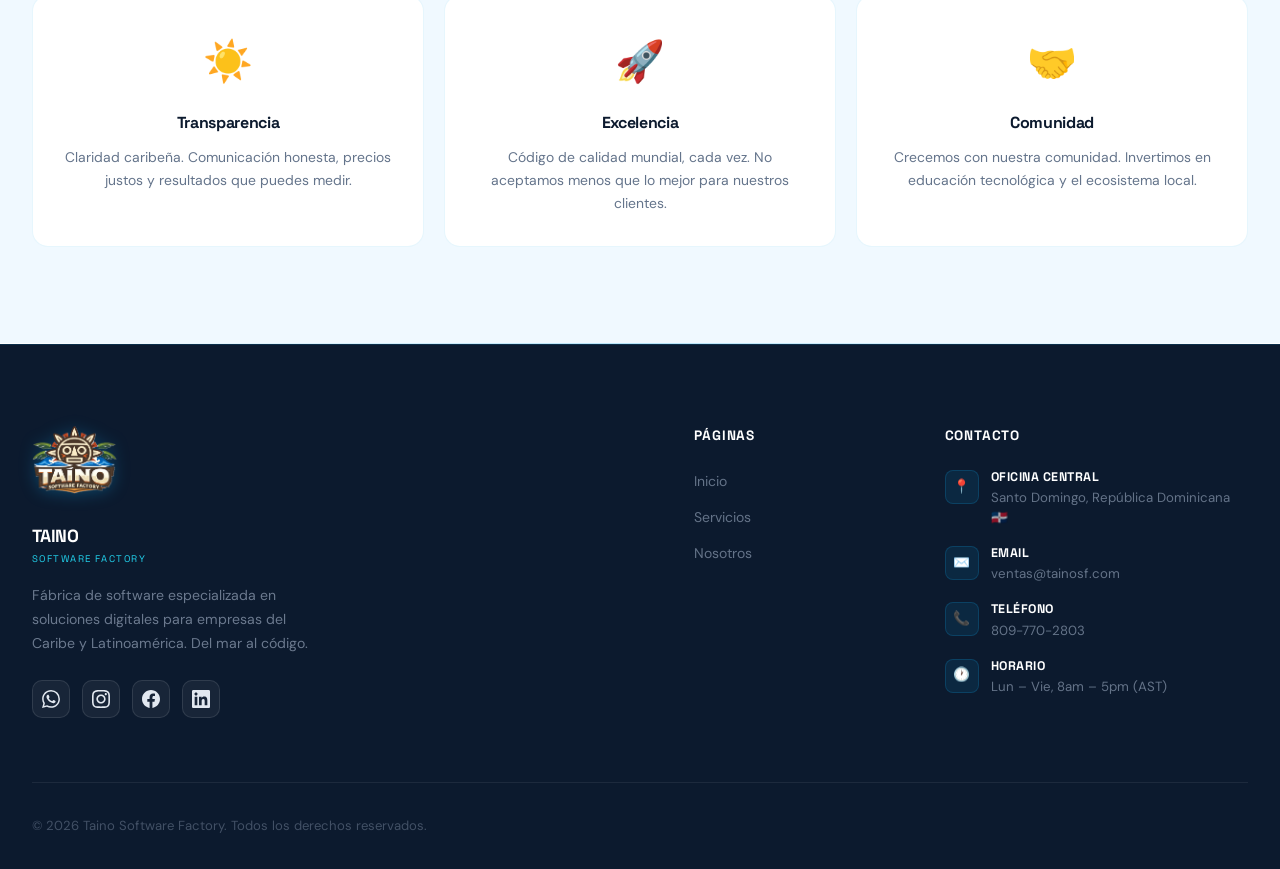
==== commit c413f10a: "Edición de Phone Number" ====
--- a/about.html
+++ b/about.html
@@ -204,7 +204,7 @@
           </div>
           <div class="footer-contact-item">
             <div class="footer-contact-icon">📞</div>
-            <p><strong>Teléfono</strong>+1 (809) 000-0000</p>
+            <p><strong>Teléfono</strong>809-770-2803</p>
           </div>
           <div class="footer-contact-item">
             <div class="footer-contact-icon">🕐</div>
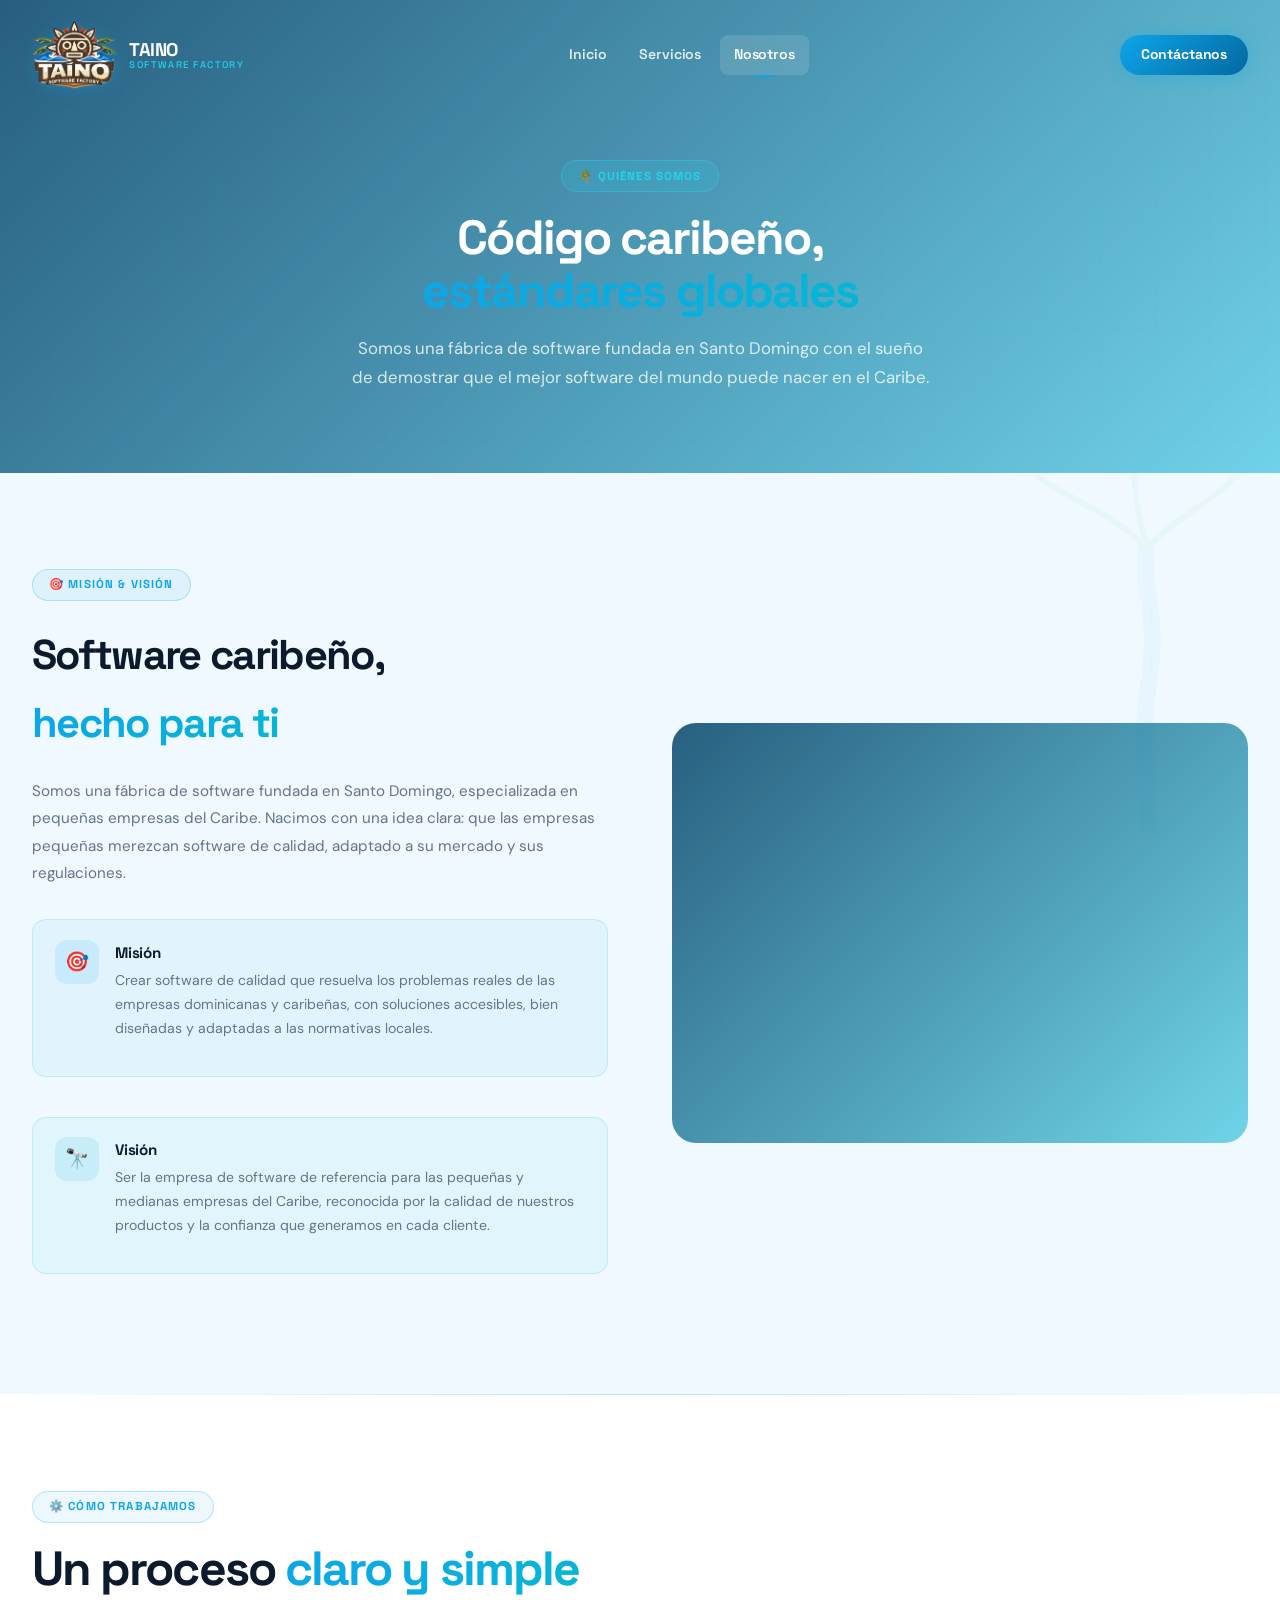
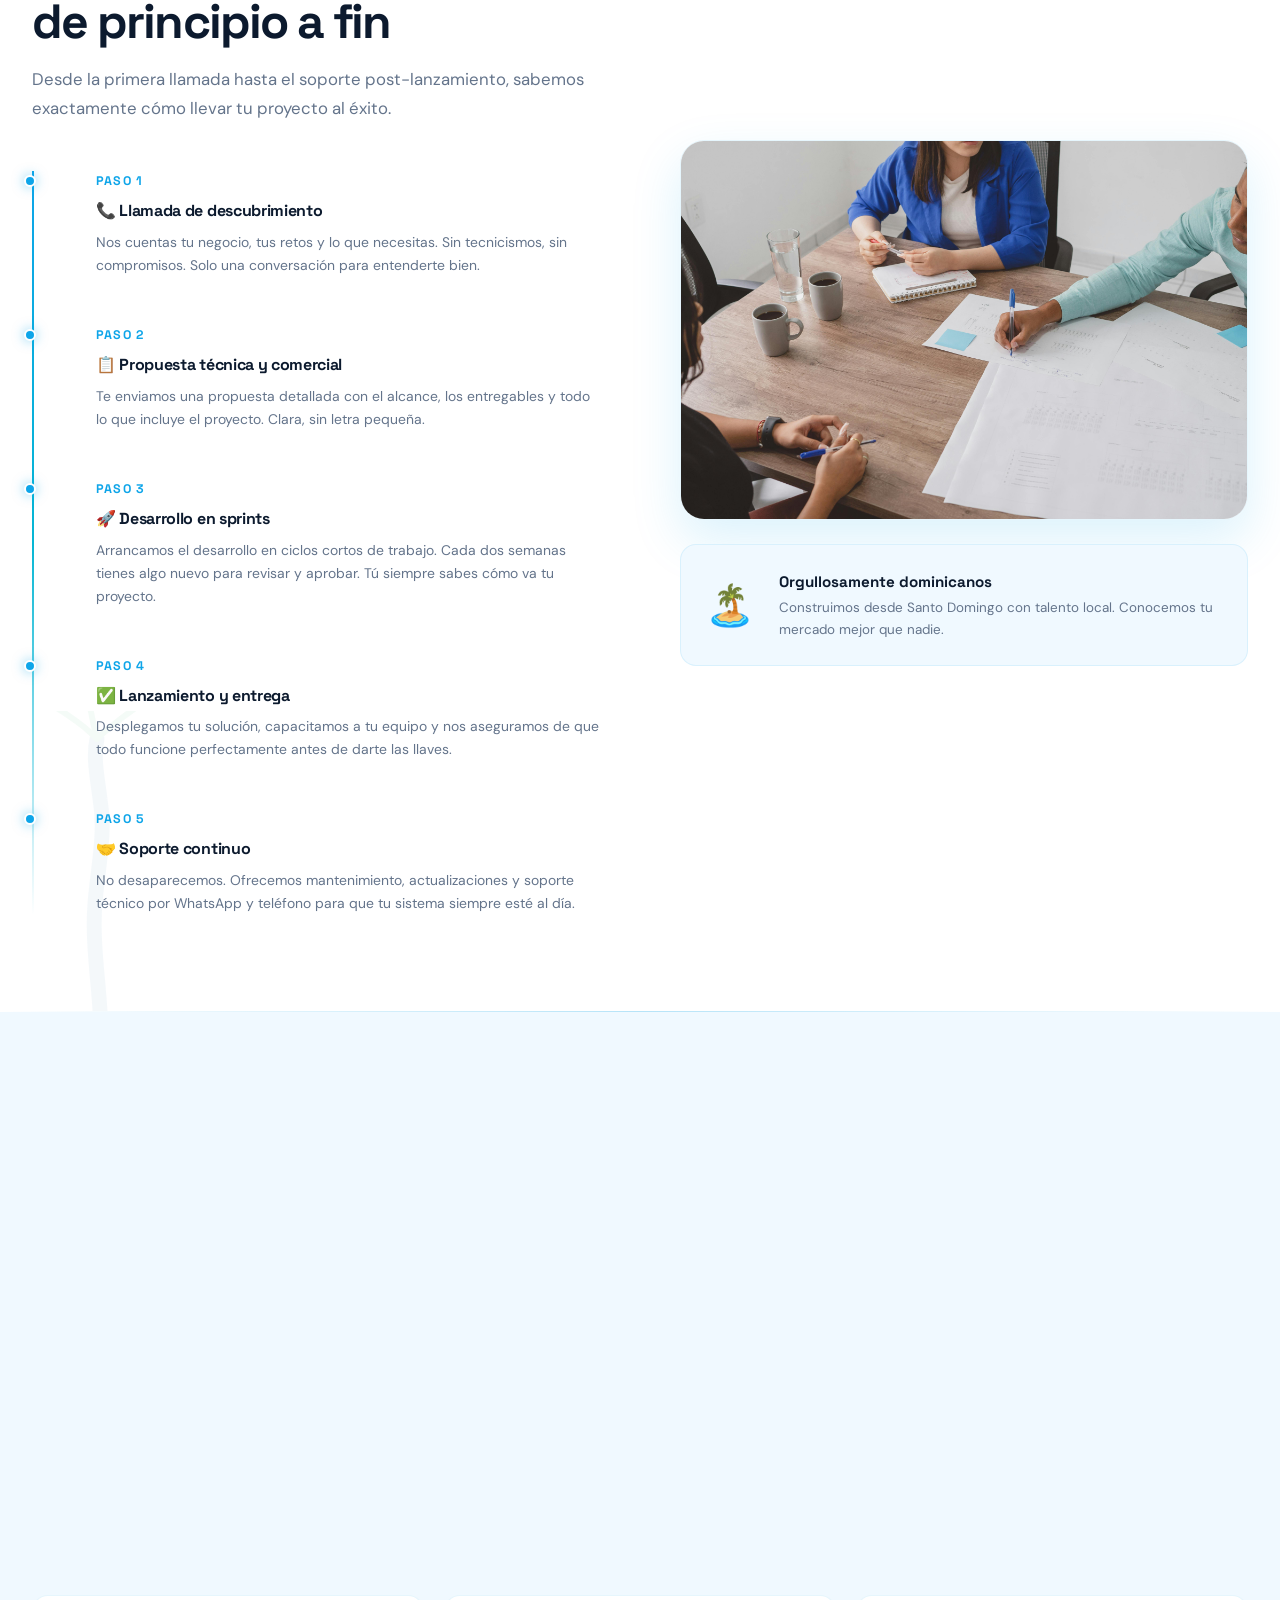
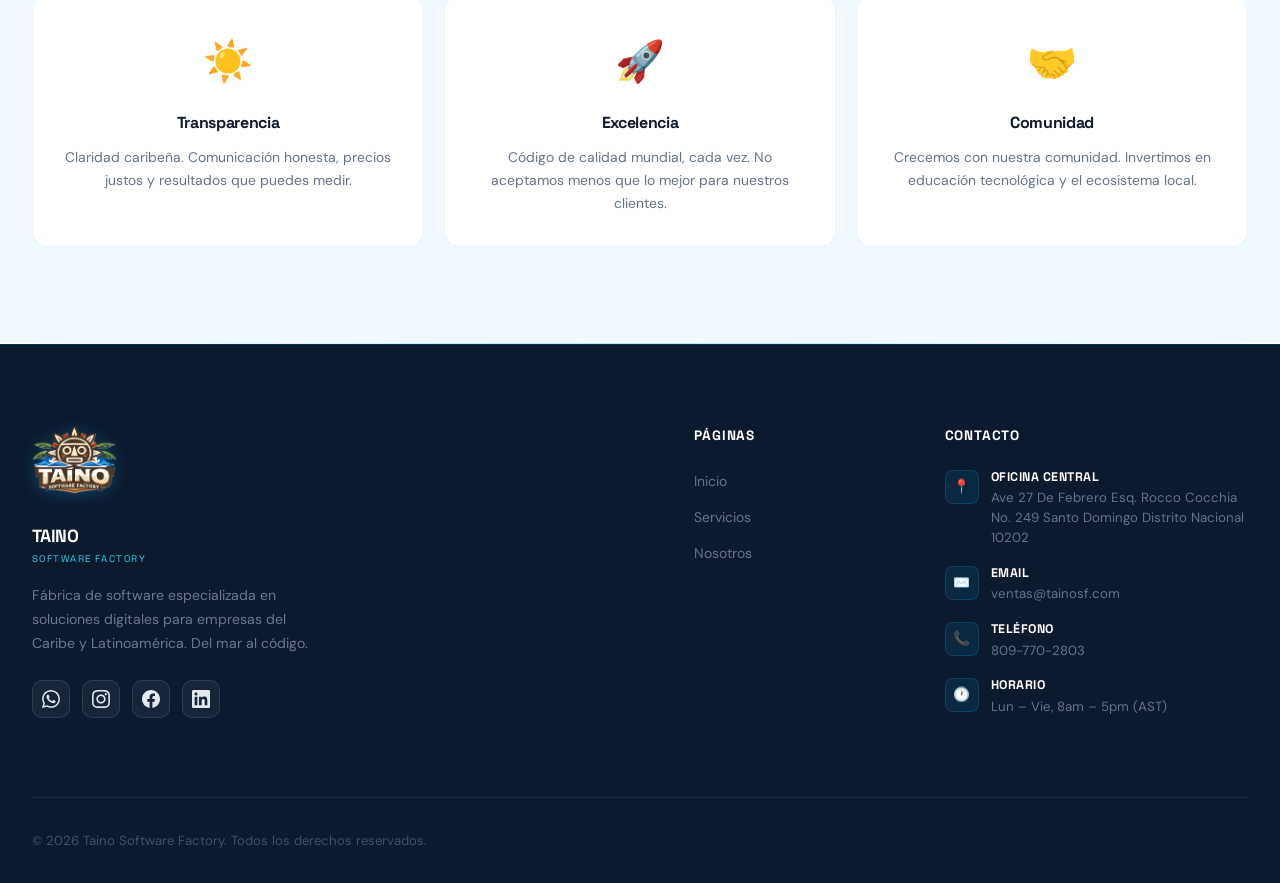
==== commit 1230fc3a: "Cambio en dirección en el footer" ====
--- a/about.html
+++ b/about.html
@@ -196,7 +196,7 @@
           <h4>Contacto</h4>
           <div class="footer-contact-item">
             <div class="footer-contact-icon">📍</div>
-            <p><strong>Oficina Central</strong>Santo Domingo, República Dominicana 🇩🇴</p>
+            <p><strong>Oficina Central</strong>Ave 27 De Febrero Esq. Rocco Cocchia No. 249 Santo Domingo Distrito Nacional 10202</p>
           </div>
           <div class="footer-contact-item">
             <div class="footer-contact-icon">✉️</div>
